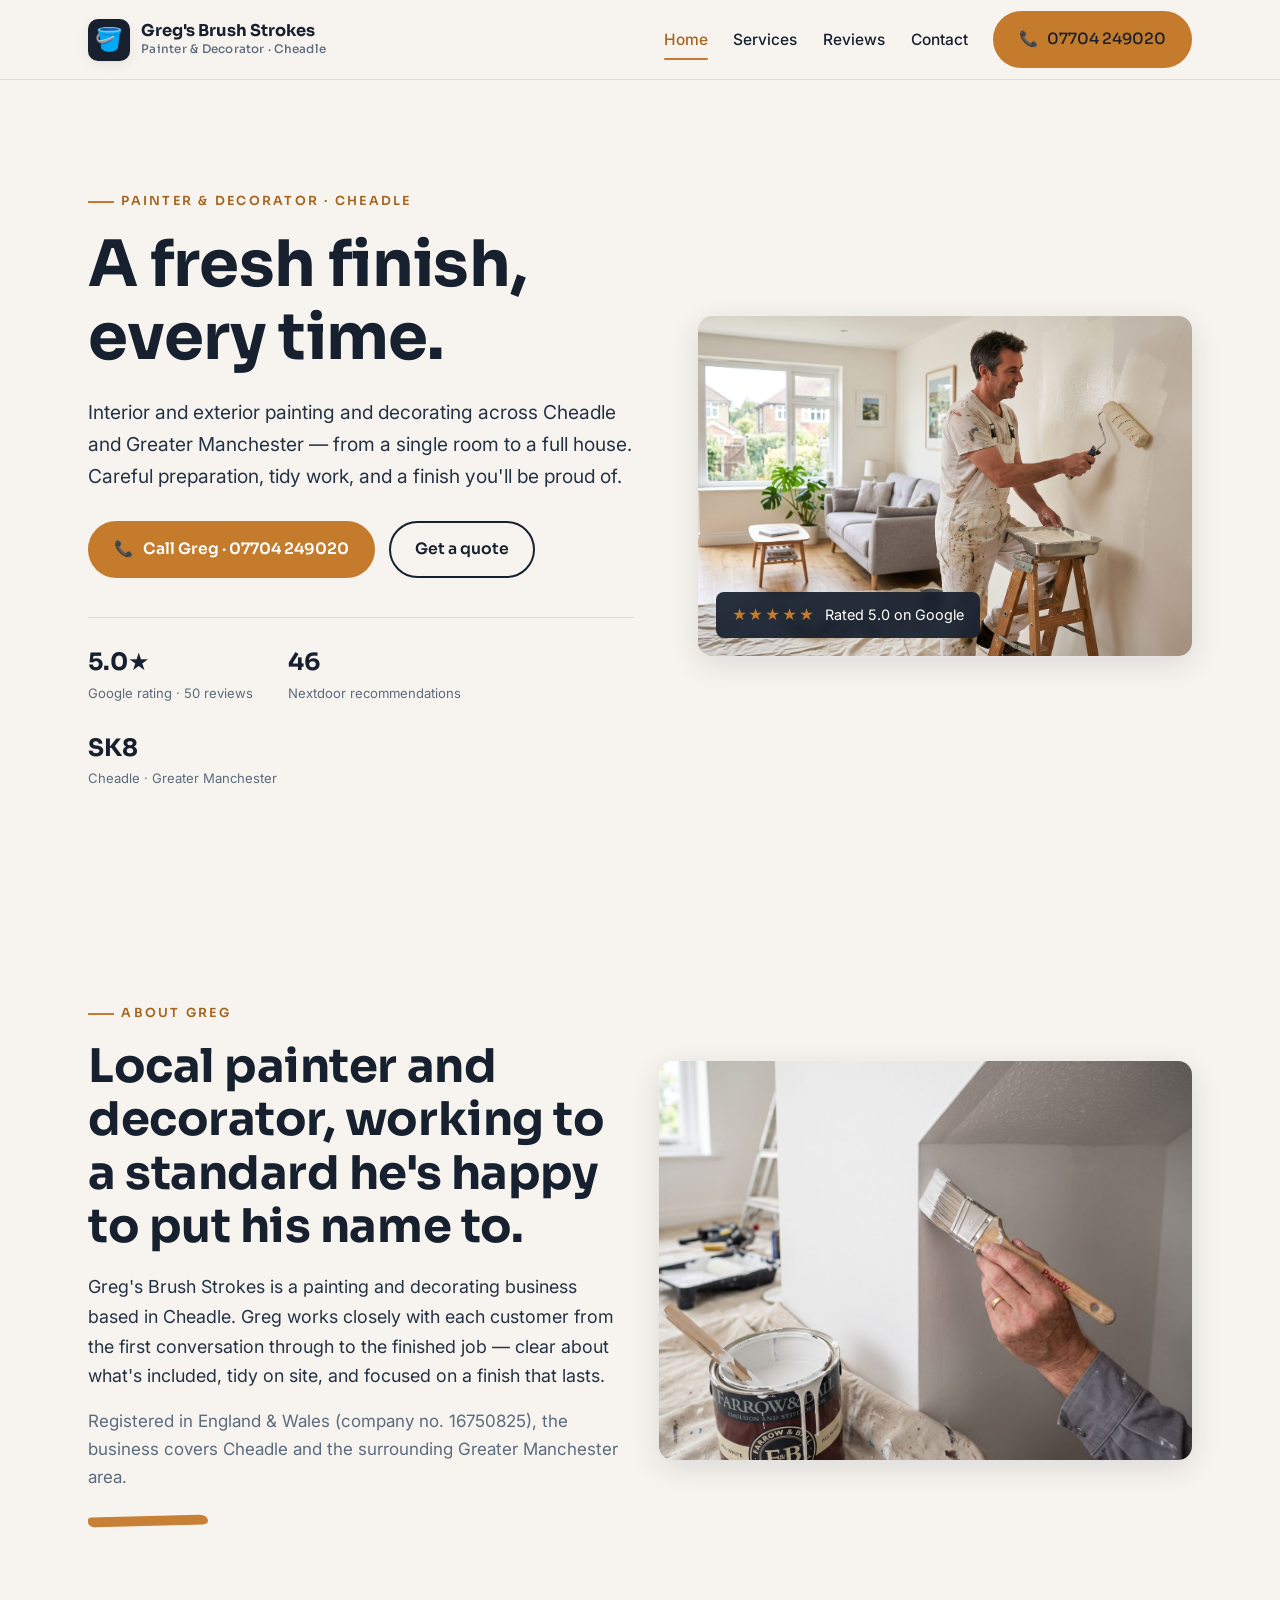
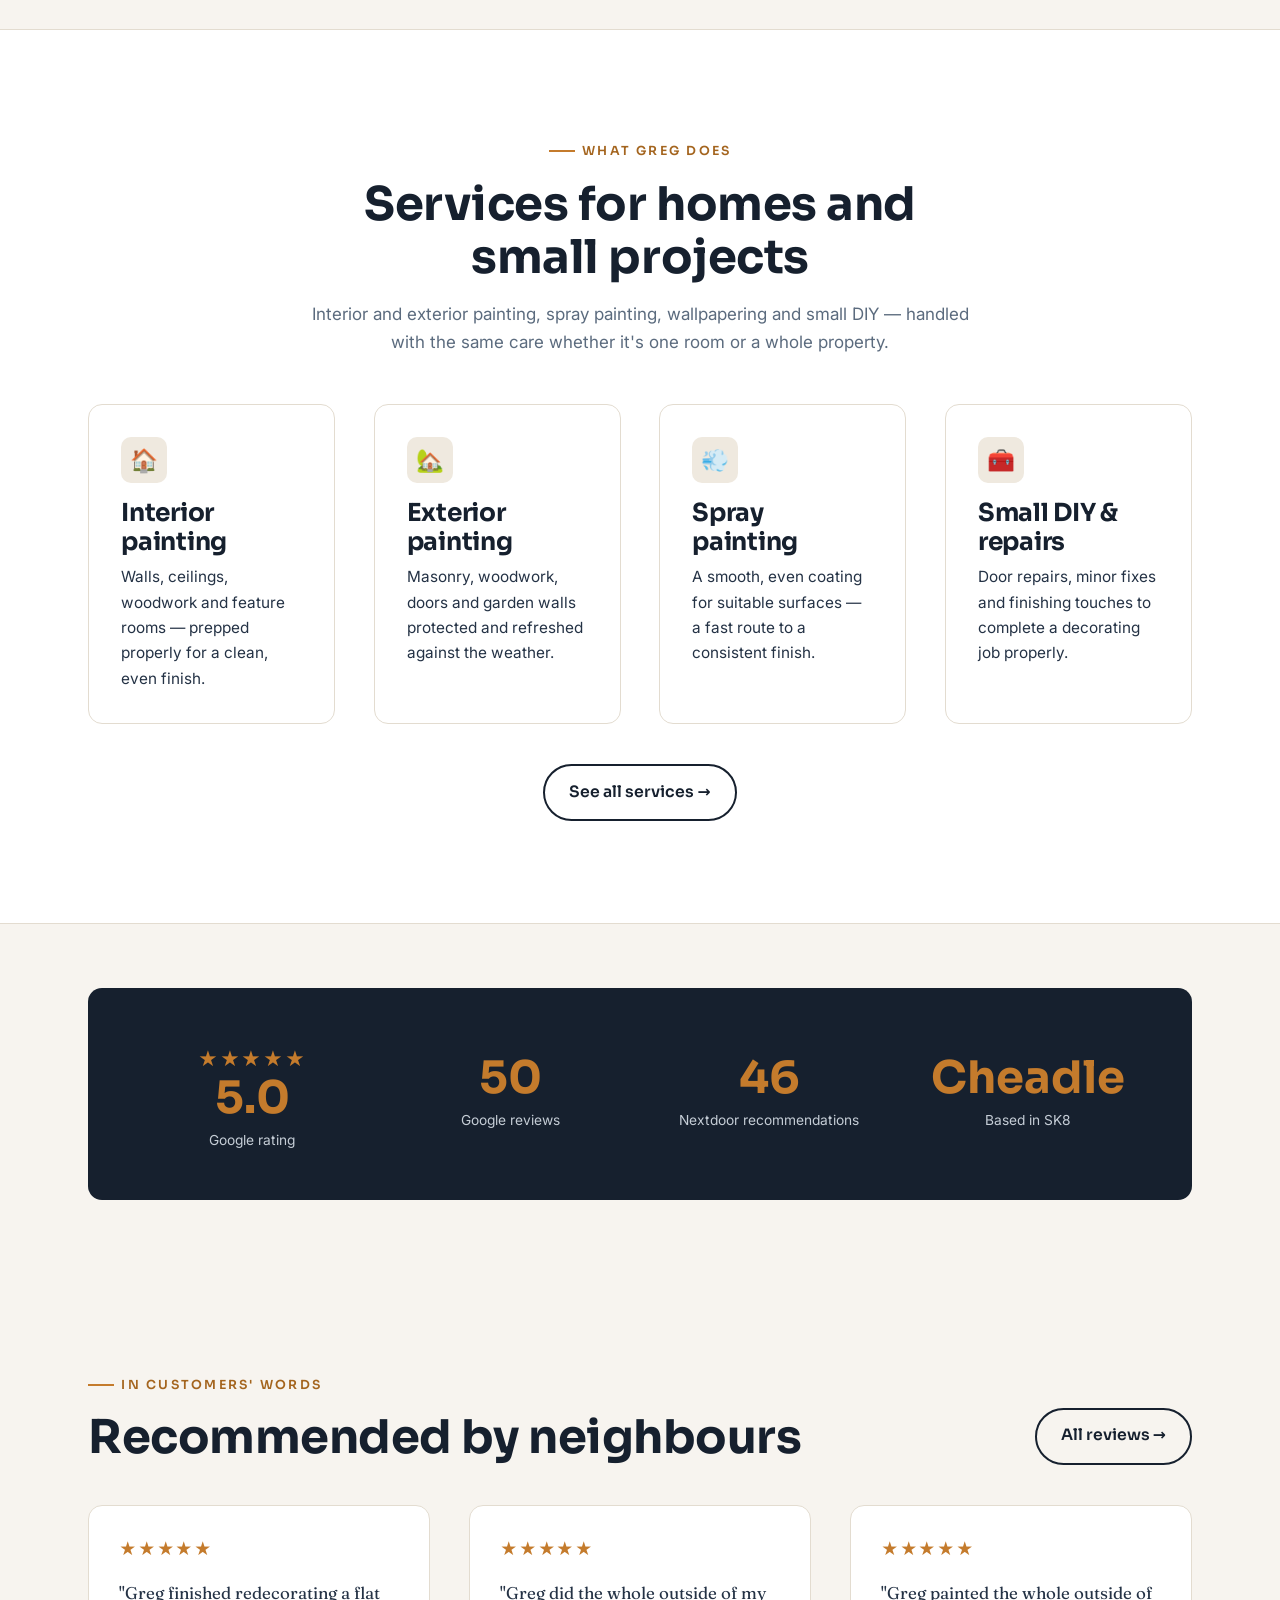
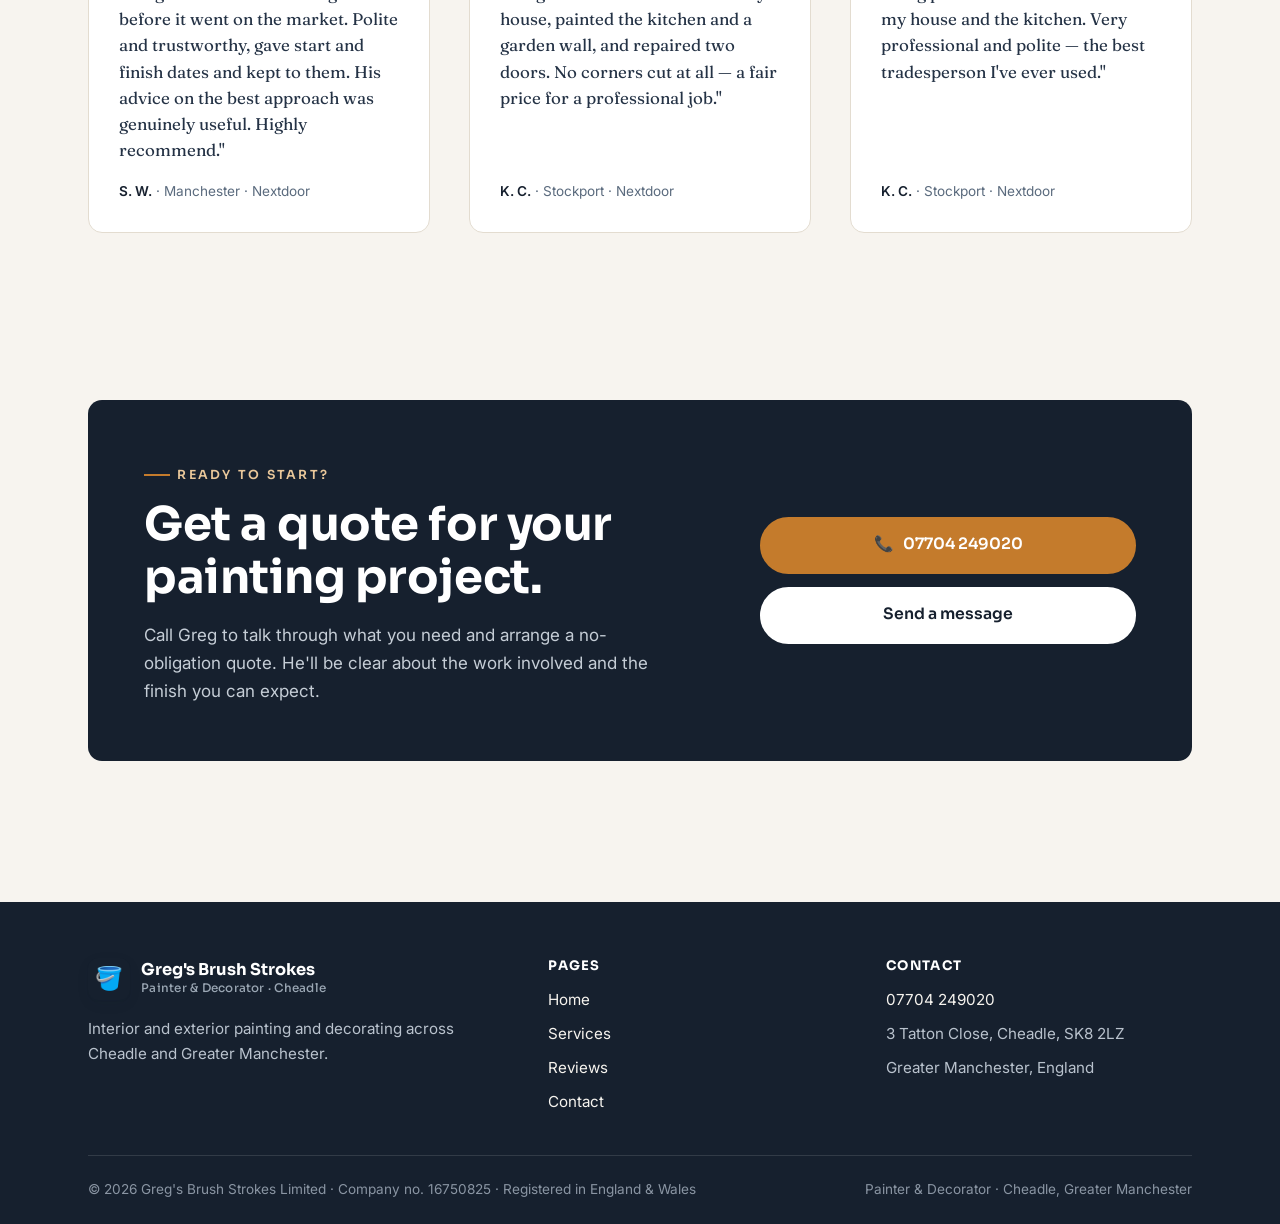
==== index.html @ c0ea5cd4 "Add files via upload" ====
<!DOCTYPE html>
<html lang="en-GB">
<head>
<meta charset="UTF-8">
<meta name="viewport" content="width=device-width, initial-scale=1">
<title>Greg's Brush Strokes — Painter &amp; Decorator in Cheadle, Greater Manchester</title>
<meta name="description" content="Painter and decorator based in Cheadle, serving Greater Manchester. Interior and exterior painting, spray painting and small DIY. Rated 5.0 on Google with 50 reviews.">
<meta name="theme-color" content="#16202e">
<link rel="canonical" href="https://gregsbrushstrokes.co.uk/">
<link rel="icon" href="assets/img/favicon.svg" type="image/svg+xml">
<link rel="apple-touch-icon" href="assets/img/favicon.svg">
<link rel="preconnect" href="https://fonts.googleapis.com">
<link rel="preconnect" href="https://fonts.gstatic.com" crossorigin>
<link href="https://fonts.googleapis.com/css2?family=Sora:wght@500;600;700&family=Inter:wght@400;500;600&family=Fraunces:ital,opsz,wght@0,9..144,500;1,9..144,500&display=swap" rel="stylesheet">
<link rel="stylesheet" href="assets/css/styles.css">
<script type="application/ld+json">
{
  "@context": "https://schema.org",
  "@type": "HousePainter",
  "name": "Greg's Brush Strokes",
  "legalName": "Greg's Brush Strokes Limited",
  "image": "https://gregsbrushstrokes.co.uk/assets/img/hero.jpg",
  "telephone": "+447704249020",
  "address": {
    "@type": "PostalAddress",
    "streetAddress": "3 Tatton Close",
    "addressLocality": "Cheadle",
    "addressRegion": "Greater Manchester",
    "postalCode": "SK8 2LZ",
    "addressCountry": "GB"
  },
  "geo": { "@type": "GeoCoordinates", "latitude": 53.38759, "longitude": -2.19423 },
  "areaServed": "Greater Manchester",
  "openingHoursSpecification": { "@type": "OpeningHoursSpecification", "dayOfWeek": ["Monday","Tuesday","Wednesday","Thursday","Friday","Saturday"], "opens": "08:00", "closes": "18:00" },
  "aggregateRating": { "@type": "AggregateRating", "ratingValue": "5.0", "reviewCount": "50" },
  "sameAs": ["https://nextdoor.co.uk/pages/gregs-brush-strokes/"]
}
</script>
</head>
<body>
<a class="skip-link" href="#main">Skip to content</a>

<!-- ============== HEADER ============== -->
<header class="site-header">
  <div class="container site-header__inner">
    <a class="brand" href="index.html" aria-label="Greg's Brush Strokes — home">
      <span class="brand__mark" aria-hidden="true">🪣</span>
      <span class="brand__name">
        <b>Greg's Brush Strokes</b>
        <span>Painter &amp; Decorator · Cheadle</span>
      </span>
    </a>
    <nav class="nav" id="nav" aria-label="Primary">
      <a href="index.html" class="active" aria-current="page">Home</a>
      <a href="services.html">Services</a>
      <a href="reviews.html">Reviews</a>
      <a href="contact.html">Contact</a>
      <a class="btn btn--primary" href="tel:+447704249020"><span aria-hidden="true">📞</span> 07704 249020</a>
    </nav>
    <button class="nav-toggle" id="navToggle" aria-expanded="false" aria-controls="nav" aria-label="Toggle menu">
      <span></span>
    </button>
  </div>
</header>

<main id="main">

<!-- ============== HERO ============== -->
<section class="hero section">
  <div class="container hero__grid">
    <div class="hero__copy reveal">
      <span class="eyebrow">Painter &amp; Decorator · Cheadle</span>
      <h1 class="hero__title">A fresh finish, every time.</h1>
      <p class="hero__lede">Interior and exterior painting and decorating across Cheadle and Greater Manchester — from a single room to a full house. Careful preparation, tidy work, and a finish you'll be proud of.</p>
      <div class="hero__ctas">
        <a class="btn btn--primary" href="tel:+447704249020"><span aria-hidden="true">📞</span> Call Greg · 07704 249020</a>
        <a class="btn btn--ghost" href="contact.html">Get a quote</a>
      </div>
      <div class="hero__trust">
        <div><b>5.0★</b><span>Google rating · 50 reviews</span></div>
        <div><b>46</b><span>Nextdoor recommendations</span></div>
        <div><b>SK8</b><span>Cheadle · Greater Manchester</span></div>
      </div>
    </div>
    <div class="hero__img reveal">
      <img src="assets/img/hero.jpg" alt="A painter rolling a fresh coat of warm white paint onto a living room wall in natural daylight" width="1344" height="768" fetchpriority="high">
      <div class="hero__badge">
        <span class="stars" aria-hidden="true">★★★★★</span>
        <span>Rated 5.0 on Google</span>
      </div>
    </div>
  </div>
</section>

<!-- ============== INTRO / ABOUT ============== -->
<section class="section">
  <div class="container">
    <div class="grid split">
      <div class="reveal">
        <span class="eyebrow">About Greg</span>
        <h2 style="margin-block:1rem 1.2rem">Local painter and decorator, working to a standard he's happy to put his name to.</h2>
        <p class="lead" style="margin-bottom:1rem">Greg's Brush Strokes is a painting and decorating business based in Cheadle. Greg works closely with each customer from the first conversation through to the finished job — clear about what's included, tidy on site, and focused on a finish that lasts.</p>
        <p class="muted">Registered in England &amp; Wales (company no. 16750825), the business covers Cheadle and the surrounding Greater Manchester area.</p>
        <div class="brush-rule" style="margin-top:1.6rem" aria-hidden="true"></div>
      </div>
      <div class="split__img reveal">
        <img src="assets/img/detail-brush.jpg" alt="Close-up of a decorator's hand cutting in crisp white paint along a wall corner with an angled brush" width="1184" height="864" loading="lazy">
      </div>
    </div>
  </div>
</section>

<!-- ============== SERVICES OVERVIEW ============== -->
<section class="section" style="background:var(--white); border-block:1px solid var(--line)">
  <div class="container">
    <div class="center" style="max-width:680px;margin:0 auto 3rem">
      <span class="eyebrow">What Greg does</span>
      <h2 style="margin-top:1rem">Services for homes and small projects</h2>
      <p class="muted" style="margin-top:1rem">Interior and exterior painting, spray painting, wallpapering and small DIY — handled with the same care whether it's one room or a whole property.</p>
    </div>
    <div class="grid cards">
      <article class="card reveal">
        <div class="card__icon" aria-hidden="true">🏠</div>
        <h3>Interior painting</h3>
        <p>Walls, ceilings, woodwork and feature rooms — prepped properly for a clean, even finish.</p>
      </article>
      <article class="card reveal">
        <div class="card__icon" aria-hidden="true">🏡</div>
        <h3>Exterior painting</h3>
        <p>Masonry, woodwork, doors and garden walls protected and refreshed against the weather.</p>
      </article>
      <article class="card reveal">
        <div class="card__icon" aria-hidden="true">💨</div>
        <h3>Spray painting</h3>
        <p>A smooth, even coating for suitable surfaces — a fast route to a consistent finish.</p>
      </article>
      <article class="card reveal">
        <div class="card__icon" aria-hidden="true">🧰</div>
        <h3>Small DIY &amp; repairs</h3>
        <p>Door repairs, minor fixes and finishing touches to complete a decorating job properly.</p>
      </article>
    </div>
    <div class="center" style="margin-top:2.5rem">
      <a class="btn btn--ghost" href="services.html">See all services →</a>
    </div>
  </div>
</section>

<!-- ============== REPUTATION BAND ============== -->
<section class="section--tight">
  <div class="container">
    <div class="reputation reveal">
      <div class="reputation__grid">
        <div class="reputation__item">
          <span class="stars" aria-hidden="true">★★★★★</span>
          <b>5.0</b>
          <span>Google rating</span>
        </div>
        <div class="reputation__item">
          <b>50</b>
          <span>Google reviews</span>
        </div>
        <div class="reputation__item">
          <b>46</b>
          <span>Nextdoor recommendations</span>
        </div>
        <div class="reputation__item">
          <b>Cheadle</b>
          <span>Based in SK8</span>
        </div>
      </div>
    </div>
  </div>
</section>

<!-- ============== TESTIMONIALS PREVIEW ============== -->
<section class="section">
  <div class="container">
    <div style="display:flex;flex-wrap:wrap;justify-content:space-between;align-items:flex-end;gap:1rem;margin-bottom:2.5rem">
      <div class="reveal">
        <span class="eyebrow">In customers' words</span>
        <h2 style="margin-top:1rem">Recommended by neighbours</h2>
      </div>
      <a class="btn btn--ghost" href="reviews.html">All reviews →</a>
    </div>
    <div class="grid quotes">
      <figure class="quote reveal">
        <div class="quote__stars" aria-hidden="true">★★★★★</div>
        <blockquote class="quote__body">"Greg finished redecorating a flat before it went on the market. Polite and trustworthy, gave start and finish dates and kept to them. His advice on the best approach was genuinely useful. Highly recommend."</blockquote>
        <figcaption class="quote__meta"><b>S. W.</b> · Manchester · Nextdoor</figcaption>
      </figure>
      <figure class="quote reveal">
        <div class="quote__stars" aria-hidden="true">★★★★★</div>
        <blockquote class="quote__body">"Greg did the whole outside of my house, painted the kitchen and a garden wall, and repaired two doors. No corners cut at all — a fair price for a professional job."</blockquote>
        <figcaption class="quote__meta"><b>K. C.</b> · Stockport · Nextdoor</figcaption>
      </figure>
      <figure class="quote reveal">
        <div class="quote__stars" aria-hidden="true">★★★★★</div>
        <blockquote class="quote__body">"Greg painted the whole outside of my house and the kitchen. Very professional and polite — the best tradesperson I've ever used."</blockquote>
        <figcaption class="quote__meta"><b>K. C.</b> · Stockport · Nextdoor</figcaption>
      </figure>
    </div>
  </div>
</section>

<!-- ============== CTA BAND ============== -->
<section class="section--tight">
  <div class="container">
    <div class="cta-band reveal">
      <div>
        <span class="eyebrow" style="color:var(--amber-soft)">Ready to start?</span>
        <h2 style="margin-block:.8rem 1rem">Get a quote for your painting project.</h2>
        <p>Call Greg to talk through what you need and arrange a no-obligation quote. He'll be clear about the work involved and the finish you can expect.</p>
      </div>
      <div class="cta-band__actions">
        <a class="btn btn--primary btn--block" href="tel:+447704249020"><span aria-hidden="true">📞</span> 07704 249020</a>
        <a class="btn btn--light btn--block" href="contact.html">Send a message</a>
      </div>
    </div>
  </div>
</section>

</main>

<!-- ============== FOOTER ============== -->
<footer class="site-footer">
  <div class="container">
    <div class="site-footer__grid">
      <div>
        <div class="brand">
          <span class="brand__mark" aria-hidden="true">🪣</span>
          <span class="brand__name"><b style="color:#fff">Greg's Brush Strokes</b><span>Painter &amp; Decorator · Cheadle</span></span>
        </div>
        <p style="max-width:38ch;font-size:.95rem">Interior and exterior painting and decorating across Cheadle and Greater Manchester.</p>
      </div>
      <div>
        <h4>Pages</h4>
        <ul>
          <li><a href="index.html">Home</a></li>
          <li><a href="services.html">Services</a></li>
          <li><a href="reviews.html">Reviews</a></li>
          <li><a href="contact.html">Contact</a></li>
        </ul>
      </div>
      <div>
        <h4>Contact</h4>
        <ul>
          <li><a href="tel:+447704249020">07704 249020</a></li>
          <li>3 Tatton Close, Cheadle, SK8 2LZ</li>
          <li>Greater Manchester, England</li>
        </ul>
      </div>
    </div>
    <div class="site-footer__base">
      <span>© <span id="year">2026</span> Greg's Brush Strokes Limited · Company no. 16750825 · Registered in England &amp; Wales</span>
      <span>Painter &amp; Decorator · Cheadle, Greater Manchester</span>
    </div>
  </div>
</footer>

<script src="assets/js/main.js" defer></script>
</body>
</html>
---- assets/css/styles.css ----
/* =========================================================
   Greg's Brush Strokes — shared stylesheet
   Ink-navy + craft-amber. Built for a local painter & decorator.
   ========================================================= */

:root {
  /* Palette */
  --ink:        #16202e;   /* deep navy, primary */
  --ink-soft:   #243245;
  --ink-mute:   #5b6b7e;
  --amber:      #c47b2c;  /* craft accent */
  --amber-deep: #a4651f;
  --amber-soft: #e9c79a;
  --cream:      #f7f4ef;  /* warm off-white canvas */
  --cream-2:    #efe9df;
  --white:      #ffffff;
  --line:       #e3dcd0;

  /* Type */
  --font-head: "Sora", system-ui, sans-serif;
  --font-body: "Inter", system-ui, sans-serif;
  --font-quote:"Fraunces", Georgia, serif;

  /* Rhythm */
  --maxw: 1200px;
  --gutter: clamp(1.25rem, 4vw, 3rem);
  --radius: 14px;
  --radius-sm: 8px;
  --shadow-sm: 0 1px 2px rgba(22,32,46,.06), 0 4px 14px rgba(22,32,46,.06);
  --shadow-md: 0 8px 30px rgba(22,32,46,.12);
  --ease: cubic-bezier(.22,.61,.36,1);
}

/* ---------- Reset / base ---------- */
*,*::before,*::after { box-sizing: border-box; margin:0; padding:0; }
html { scroll-behavior: smooth; -webkit-text-size-adjust:100%; }
body {
  font-family: var(--font-body);
  color: var(--ink);
  background: var(--cream);
  line-height: 1.65;
  font-size: 17px;
  -webkit-font-smoothing: antialiased;
  text-rendering: optimizeLegibility;
}
img { max-width:100%; display:block; }
a { color: var(--amber-deep); text-decoration: none; transition: color .2s var(--ease); }
a:hover { color: var(--ink); }
ul { list-style: none; }

h1,h2,h3,h4 { font-family: var(--font-head); font-weight:700; line-height:1.15; color:var(--ink); letter-spacing:-.01em; }
h1 { font-size: clamp(2.4rem, 6vw, 4rem); }
h2 { font-size: clamp(1.9rem, 4vw, 2.9rem); }
h3 { font-size: clamp(1.25rem, 2.4vw, 1.55rem); }

.eyebrow {
  font-family: var(--font-head);
  font-size: .78rem;
  font-weight:600;
  letter-spacing:.18em;
  text-transform:uppercase;
  color: var(--amber-deep);
  display:inline-flex; align-items:center; gap:.6em;
}
.eyebrow::before { content:""; width:26px; height:2px; background:var(--amber); display:inline-block; }

/* ---------- Layout helpers ---------- */
.container { max-width: var(--maxw); margin:0 auto; padding-inline: var(--gutter); }
.section { padding-block: clamp(3.5rem, 8vw, 6.5rem); }
.section--tight { padding-block: clamp(2.5rem, 5vw, 4rem); }
.grid { display:grid; gap: clamp(1.5rem, 3vw, 2.5rem); }
.center { text-align:center; }
.muted { color: var(--ink-mute); }

/* ---------- Brush-stroke motif ---------- */
.brush-rule {
  height: 10px; width: 120px;
  background: var(--amber);
  border-radius: 6px 14px 8px 12px / 4px 10px 6px 8px;
  transform: rotate(-1.5deg);
  opacity:.95;
}
.brush-rule--ink { background: var(--ink); }

/* ---------- Header / nav ---------- */
.site-header {
  position: sticky; top:0; z-index:50;
  background: rgba(247,244,239,.86);
  backdrop-filter: saturate(140%) blur(10px);
  border-bottom: 1px solid var(--line);
}
.site-header__inner {
  display:flex; align-items:center; justify-content:space-between;
  gap:1.5rem; padding-block:.7rem;
}
.brand { display:flex; align-items:center; gap:.7rem; font-family:var(--font-head); font-weight:700; color:var(--ink); }
.brand__mark {
  width:42px; height:42px; border-radius:10px; flex:none;
  background: var(--ink); color:var(--amber);
  display:grid; place-items:center; font-size:1.4rem;
  box-shadow: var(--shadow-sm);
}
.brand__name { line-height:1.05; }
.brand__name b { display:block; font-size:1.02rem; }
.brand__name span { font-size:.74rem; color:var(--ink-mute); font-weight:500; letter-spacing:.02em; }

.nav { display:flex; align-items:center; gap:1.6rem; }
.nav a { color:var(--ink); font-weight:500; font-size:.97rem; position:relative; }
.nav a:hover { color: var(--amber-deep); }
.nav a.active { color:var(--amber-deep); }
.nav a.active::after { content:""; position:absolute; left:0; right:0; bottom:-.45rem; height:2px; background:var(--amber); border-radius:2px; }

.nav-toggle { display:none; background:none; border:0; cursor:pointer; width:44px; height:44px; border-radius:8px; }
.nav-toggle span,.nav-toggle span::before,.nav-toggle span::after {
  content:""; display:block; width:22px; height:2px; background:var(--ink); border-radius:2px; transition:.25s var(--ease);
}
.nav-toggle span { position:relative; }
.nav-toggle span::before { position:absolute; top:-7px; }
.nav-toggle span::after  { position:absolute; top:7px; }
.nav-toggle[aria-expanded="true"] span { background:transparent; }
.nav-toggle[aria-expanded="true"] span::before { transform: translateY(7px) rotate(45deg); }
.nav-toggle[aria-expanded="true"] span::after  { transform: translateY(-7px) rotate(-45deg); }

/* ---------- Buttons ---------- */
.btn {
  display:inline-flex; align-items:center; gap:.55rem;
  font-family:var(--font-head); font-weight:600; font-size:.98rem;
  padding:.85rem 1.5rem; border-radius: 999px; border:2px solid transparent;
  cursor:pointer; transition:.22s var(--ease); text-decoration:none;
}
.btn--primary { background: var(--amber); color:var(--white); border-color:var(--amber); }
.btn--primary:hover { background:var(--amber-deep); border-color:var(--amber-deep); color:var(--white); transform:translateY(-1px); box-shadow:var(--shadow-sm); }
.btn--ghost { background:transparent; color:var(--ink); border-color:var(--ink); }
.btn--ghost:hover { background:var(--ink); color:var(--white); }
.btn--light { background:var(--white); color:var(--ink); border-color:var(--white); }
.btn--light:hover { background:var(--cream); }
.btn .tel { font-variant-numeric: tabular-nums; }
.btn--block { display:flex; width:100%; justify-content:center; }

/* ---------- Hero ---------- */
.hero { position:relative; overflow:hidden; }
.hero__grid { display:grid; grid-template-columns: 1.05fr .95fr; gap: clamp(2rem,5vw,4rem); align-items:center; }
.hero__title { margin-block: 1rem 1.4rem; }
.hero__lede { font-size: clamp(1.05rem, 1.8vw, 1.2rem); color:var(--ink-soft); max-width: 52ch; }
.hero__ctas { display:flex; flex-wrap:wrap; gap:.9rem; margin-top:1.8rem; }
.hero__trust { display:flex; flex-wrap:wrap; gap:1.5rem 2.2rem; margin-top:2.4rem; padding-top:1.6rem; border-top:1px solid var(--line); }
.hero__trust div { display:flex; flex-direction:column; }
.hero__trust b { font-family:var(--font-head); font-size:1.5rem; color:var(--ink); }
.hero__trust span { font-size:.82rem; color:var(--ink-mute); }
.hero__img { position:relative; border-radius: var(--radius); overflow:hidden; box-shadow:var(--shadow-md); aspect-ratio: 16/11; }
.hero__img img { width:100%; height:100%; object-fit:cover; }
.hero__badge {
  position:absolute; left:1.1rem; bottom:1.1rem;
  background: rgba(22,32,46,.92); color:var(--white);
  padding:.7rem 1rem; border-radius: var(--radius-sm);
  display:flex; align-items:center; gap:.6rem; font-size:.9rem;
  backdrop-filter: blur(4px);
}
.hero__badge .stars { color:var(--amber); letter-spacing:.12em; }

/* ---------- Feature cards ---------- */
.cards { grid-template-columns: repeat(auto-fit, minmax(240px,1fr)); }
.card {
  background:var(--white); border:1px solid var(--line); border-radius:var(--radius);
  padding: clamp(1.4rem,2.5vw,2rem); transition:.25s var(--ease);
}
.card:hover { transform:translateY(-3px); box-shadow:var(--shadow-sm); border-color:var(--amber-soft); }
.card__icon { width:46px; height:46px; border-radius:10px; background:var(--cream-2); color:var(--amber-deep); display:grid; place-items:center; font-size:1.4rem; margin-bottom:1rem; }
.card h3 { margin-bottom:.5rem; }
.card p { color:var(--ink-soft); font-size:.96rem; }

/* ---------- Split section (text + image) ---------- */
.split { grid-template-columns: 1fr 1fr; align-items:center; }
.split__img { border-radius:var(--radius); overflow:hidden; box-shadow:var(--shadow-md); aspect-ratio:4/3; }
.split__img img { width:100%; height:100%; object-fit:cover; }
.split--reverse .split__img { order: -1; }
.lead { font-size:1.12rem; color:var(--ink-soft); }

/* ---------- Service list (services page) ---------- */
.svc { display:grid; grid-template-columns: 220px 1fr; gap:2rem; align-items:start; padding:1.8rem 0; border-top:1px solid var(--line); }
.svc:first-of-type { border-top:0; }
.svc__num { font-family:var(--font-head); font-size:1rem; color:var(--amber-deep); letter-spacing:.1em; }
.svc__img { border-radius:var(--radius-sm); overflow:hidden; aspect-ratio:4/3; margin-top:1rem; box-shadow:var(--shadow-sm); }
.svc h3 { margin-bottom:.5rem; }
.svc p { color:var(--ink-soft); max-width:60ch; }

/* ---------- Testimonials ---------- */
.quotes { grid-template-columns: repeat(auto-fit, minmax(290px,1fr)); }
.quote {
  background:var(--white); border:1px solid var(--line); border-radius:var(--radius);
  padding:1.9rem; display:flex; flex-direction:column; gap:1rem;
}
.quote__stars { color:var(--amber); font-size:1.05rem; letter-spacing:.1em; }
.quote__body { font-family:var(--font-quote); font-size:1.06rem; line-height:1.55; color:var(--ink-soft); }
.quote__meta { margin-top:auto; font-size:.85rem; color:var(--ink-mute); }
.quote__meta b { color:var(--ink); font-weight:600; }

/* ---------- Reputation band ---------- */
.reputation { background: var(--ink); color:var(--cream); border-radius:var(--radius); padding: clamp(2rem,4vw,3rem); }
.reputation__grid { display:grid; grid-template-columns: repeat(auto-fit,minmax(180px,1fr)); gap:1.6rem; align-items:center; }
.reputation__item { text-align:center; }
.reputation__item b { display:block; font-family:var(--font-head); font-size: clamp(2rem,4vw,2.8rem); color:var(--amber); line-height:1; }
.reputation__item span { font-size:.86rem; color:#c5cdd6; margin-top:.5rem; display:block; }
.reputation__item .stars { color:var(--amber); font-size:1.2rem; letter-spacing:.1em; }

/* ---------- CTA band ---------- */
.cta-band { background: var(--ink); color:var(--cream); border-radius:var(--radius); padding: clamp(2.2rem,5vw,3.5rem); display:grid; grid-template-columns: 1.4fr .9fr; gap:2rem; align-items:center; }
.cta-band h2 { color:var(--white); }
.cta-band p { color:#c5cdd6; max-width:48ch; }
.cta-band__actions { display:flex; flex-direction:column; gap:.8rem; }

/* ---------- Contact ---------- */
.contact-grid { grid-template-columns: 1fr 1fr; align-items:start; }
.info-list { display:flex; flex-direction:column; gap:1.4rem; margin-top:1.5rem; }
.info-list li { display:grid; grid-template-columns: 28px 1fr; gap:1rem; align-items:start; }
.info-list .ico { color:var(--amber-deep); font-size:1.2rem; margin-top:.15rem; }
.info-list b { display:block; font-family:var(--font-head); font-size:.82rem; letter-spacing:.06em; text-transform:uppercase; color:var(--ink-mute); margin-bottom:.15rem; }
.info-list a, .info-list span { font-size:1.08rem; color:var(--ink); }
.map-frame { border:0; border-radius:var(--radius); box-shadow:var(--shadow-md); width:100%; aspect-ratio: 4/3; min-height:300px; }

/* ---------- Footer ---------- */
.site-footer { background:var(--ink); color:#b9c2cd; padding-block: clamp(2.5rem,5vw,3.5rem) 1.5rem; margin-top: clamp(3rem,6vw,5rem); }
.site-footer a { color:var(--cream); }
.site-footer__grid { display:grid; grid-template-columns: 1.4fr 1fr 1fr; gap:2rem; }
.site-footer .brand { color:var(--white); margin-bottom:1rem; }
.site-footer .brand__name span { color:#9aa6b3; }
.site-footer h4 { color:var(--white); font-size:.82rem; letter-spacing:.1em; text-transform:uppercase; margin-bottom:.9rem; font-family:var(--font-head); }
.site-footer li { margin-bottom:.55rem; font-size:.95rem; }
.site-footer__base { border-top:1px solid rgba(255,255,255,.12); margin-top:2rem; padding-top:1.4rem; display:flex; flex-wrap:wrap; justify-content:space-between; gap:1rem; font-size:.85rem; color:#8a95a3; }

/* ---------- Utility ---------- */
.skip-link { position:absolute; left:-999px; top:0; }
.skip-link:focus { left:1rem; top:1rem; background:var(--white); padding:.6rem 1rem; border-radius:8px; z-index:100; }
.reveal { /* visible by default — reveal is a progressive enhancement */ }
html.reveal-enabled .reveal { opacity:0; transform: translateY(18px); transition: opacity .6s var(--ease), transform .6s var(--ease); }
html.reveal-enabled .reveal.is-in { opacity:1; transform:none; }
@media (prefers-reduced-motion: reduce){ html.reveal-enabled .reveal{ opacity:1; transform:none; transition:none;} html{scroll-behavior:auto;} }

/* ---------- Responsive ---------- */
@media (max-width: 900px){
  .hero__grid { grid-template-columns: 1fr; }
  .hero__img { aspect-ratio: 16/10; order:-1; }
  .split { grid-template-columns: 1fr; }
  .split--reverse .split__img { order: 0; }
  .svc { grid-template-columns: 1fr; gap:1rem; }
  .contact-grid { grid-template-columns: 1fr; }
  .cta-band { grid-template-columns: 1fr; }
  .site-footer__grid { grid-template-columns: 1fr; gap:1.6rem; }
}
@media (max-width: 760px){
  .nav {
    position:fixed; inset: 60px 0 auto 0; background:var(--cream);
    flex-direction:column; align-items:flex-start; gap:0;
    padding:1rem var(--gutter) 1.5rem; border-bottom:1px solid var(--line);
    box-shadow:var(--shadow-md); transform: translateY(-120%); transition: transform .3s var(--ease);
  }
  .nav.open { transform: translateY(0); }
  .nav a { width:100%; padding:.85rem 0; font-size:1.08rem; border-bottom:1px solid var(--line); }
  .nav a.active::after { display:none; }
  .nav-toggle { display:block; }
  .hero__trust { gap:1.2rem 1.8rem; }
}
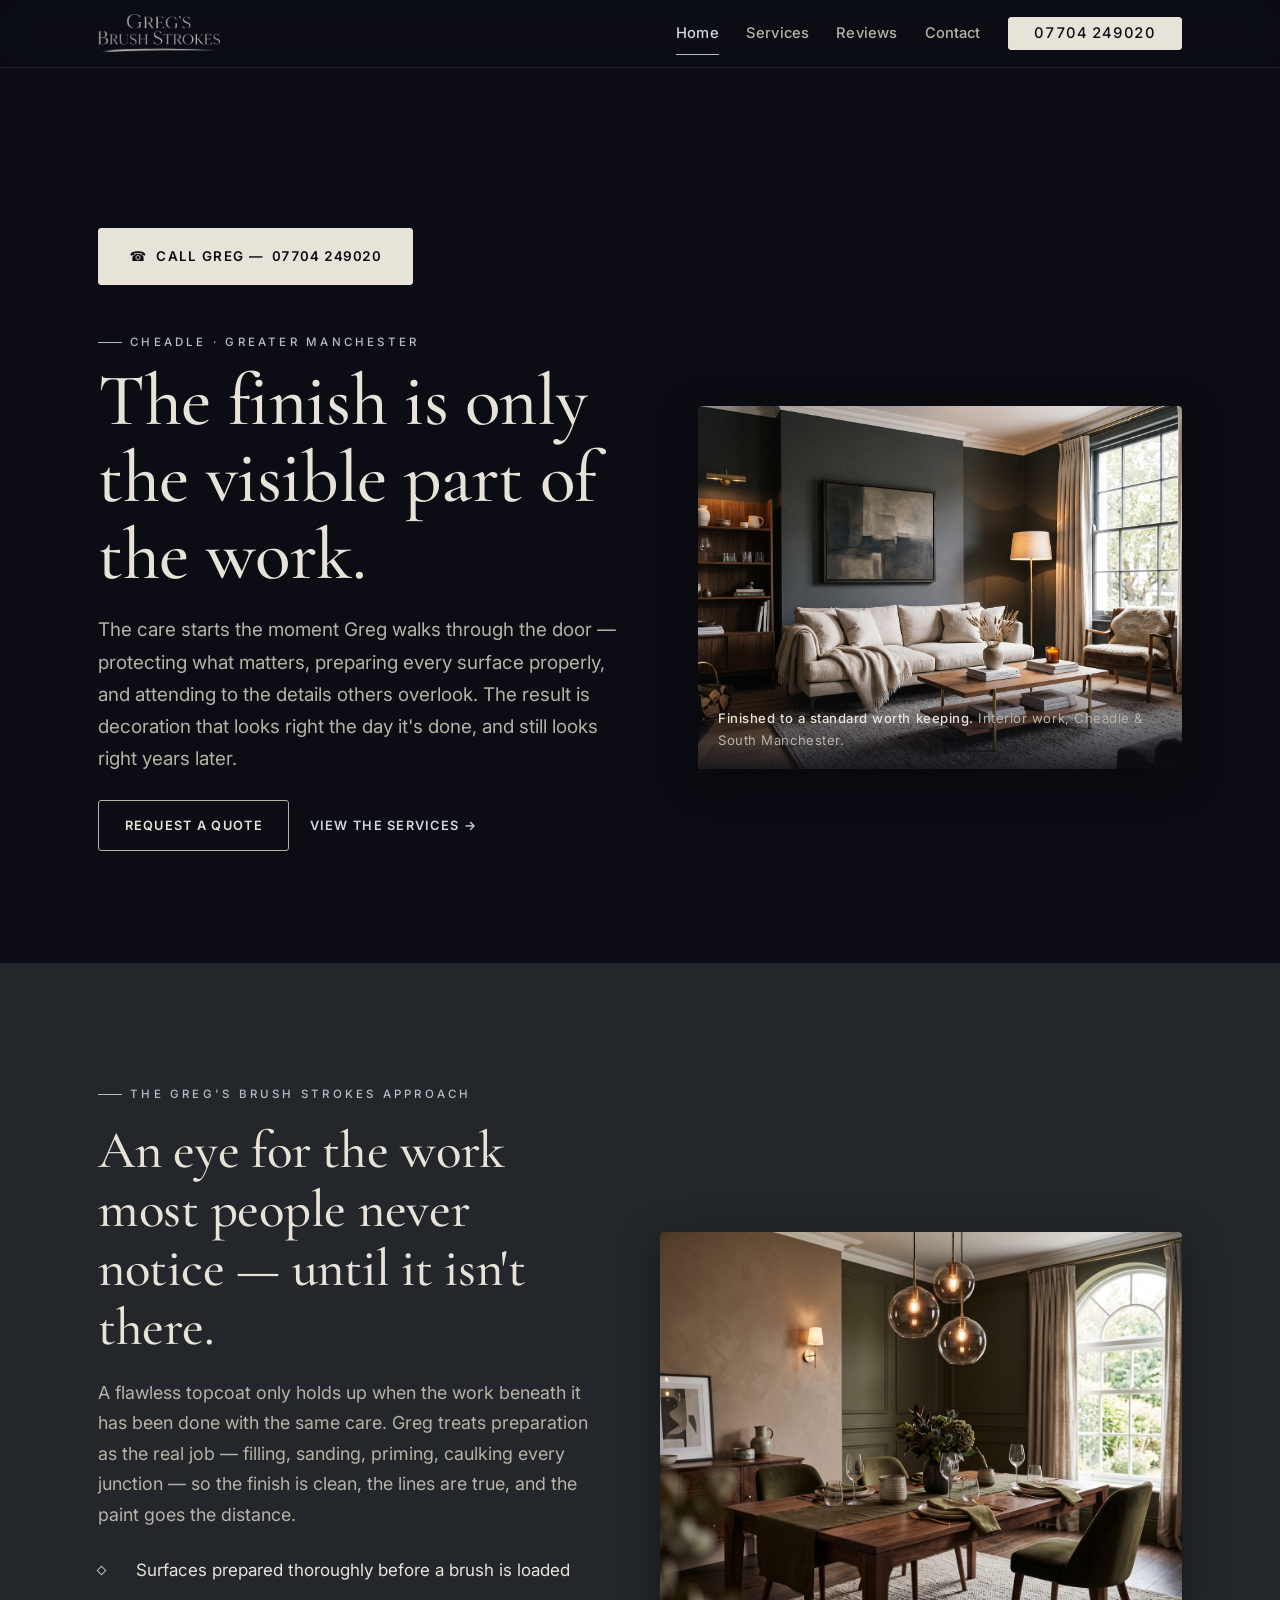
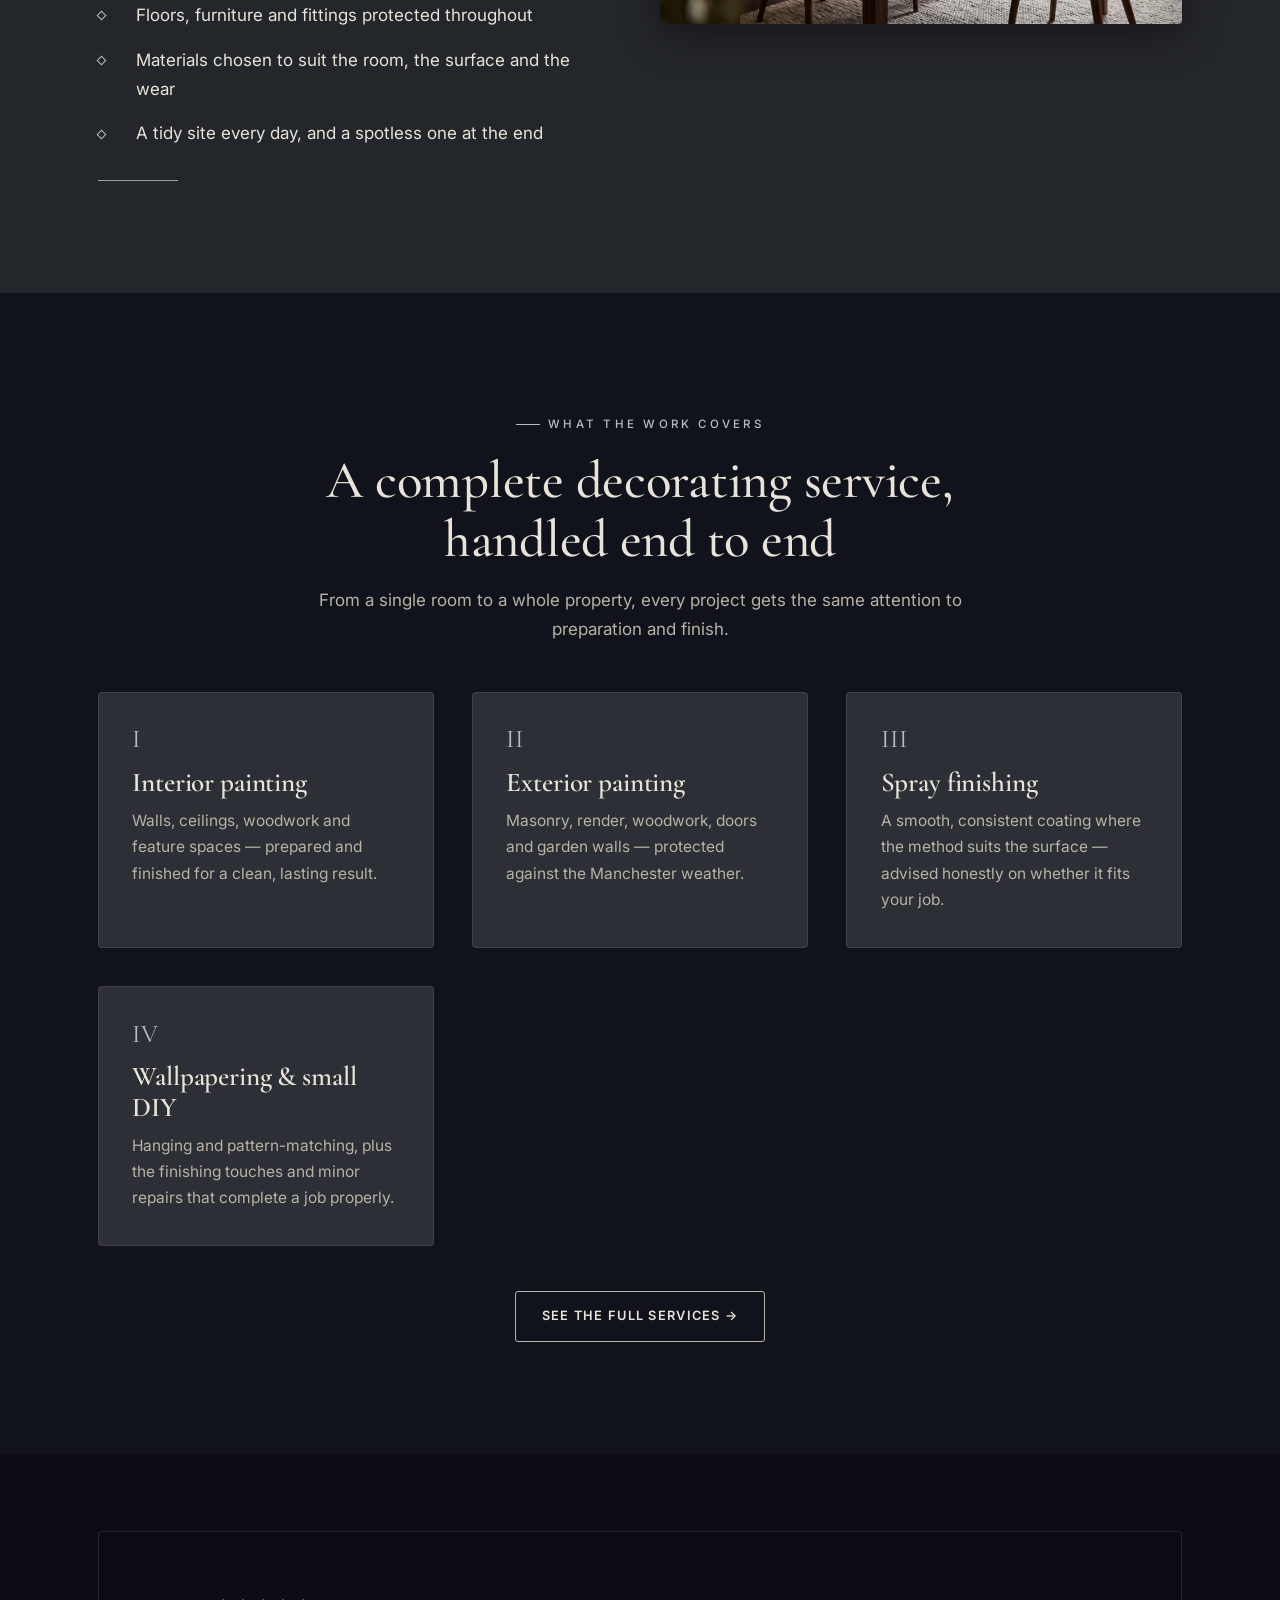
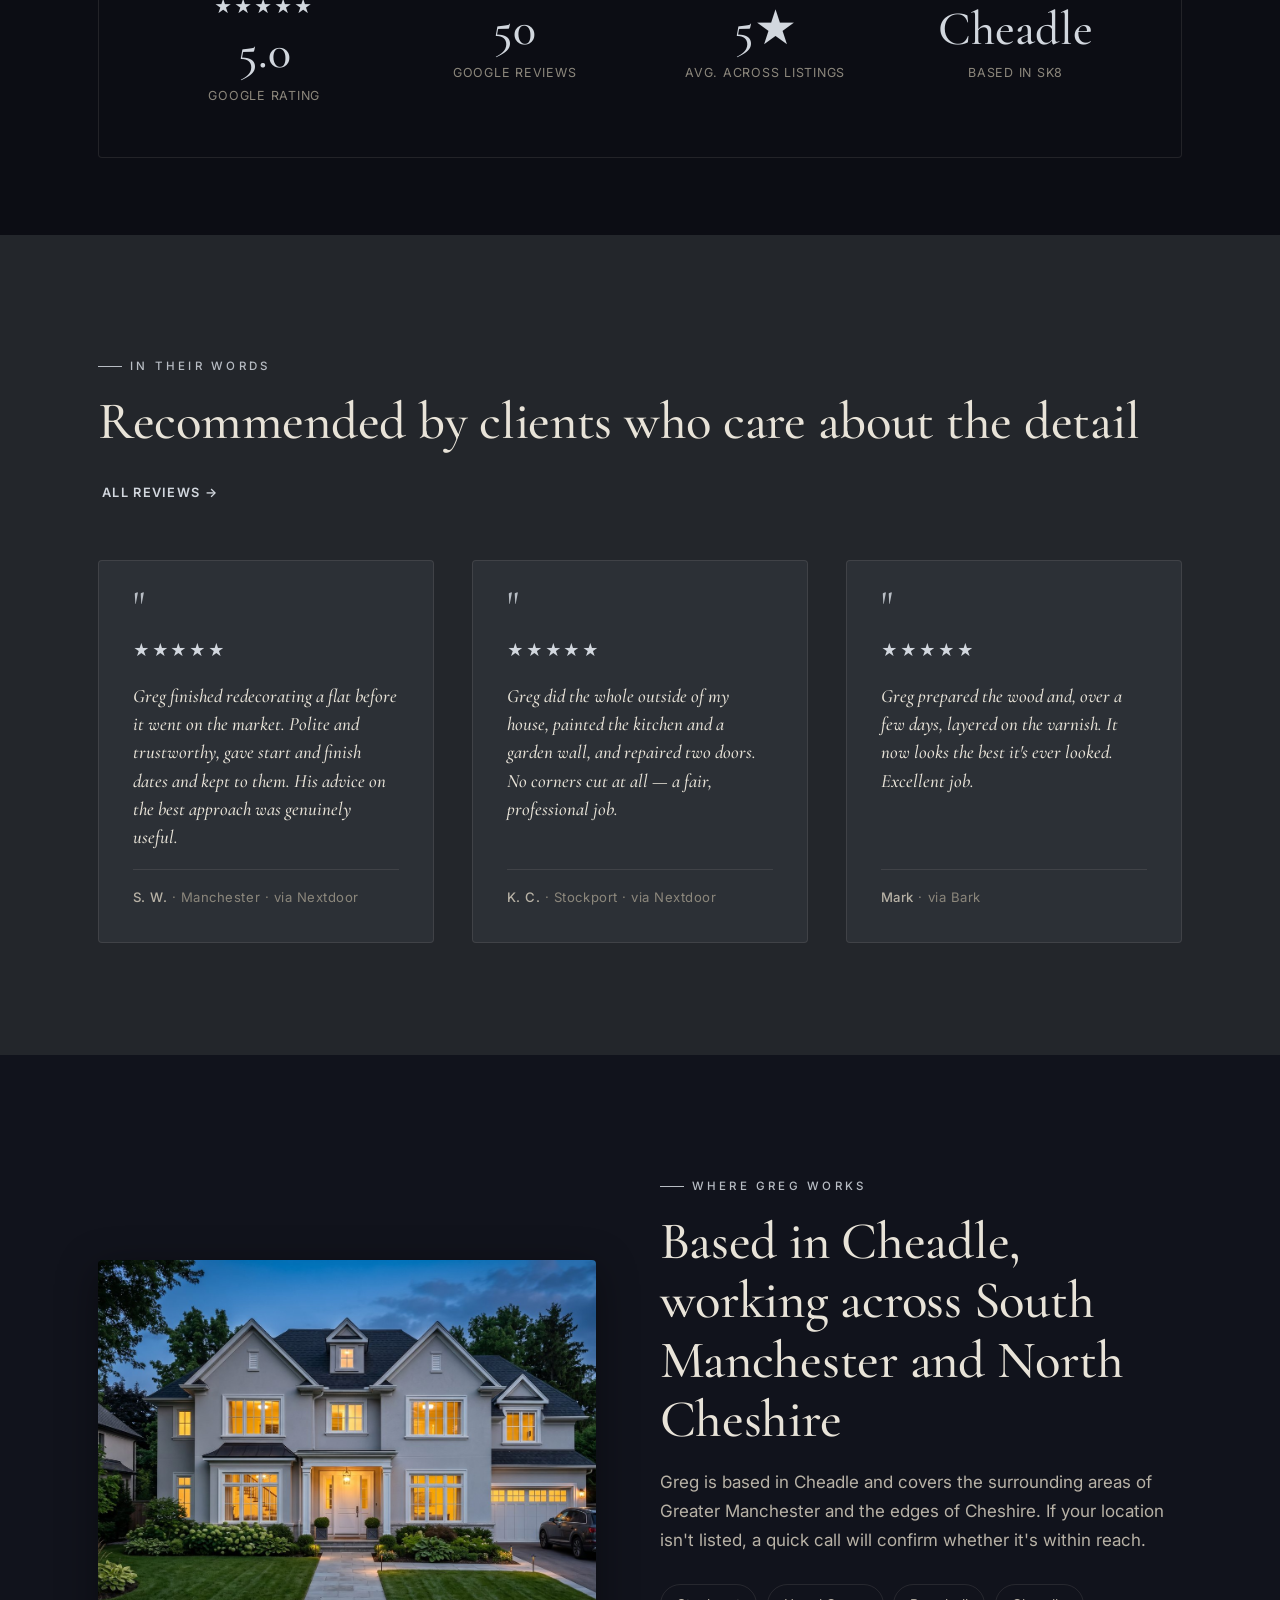
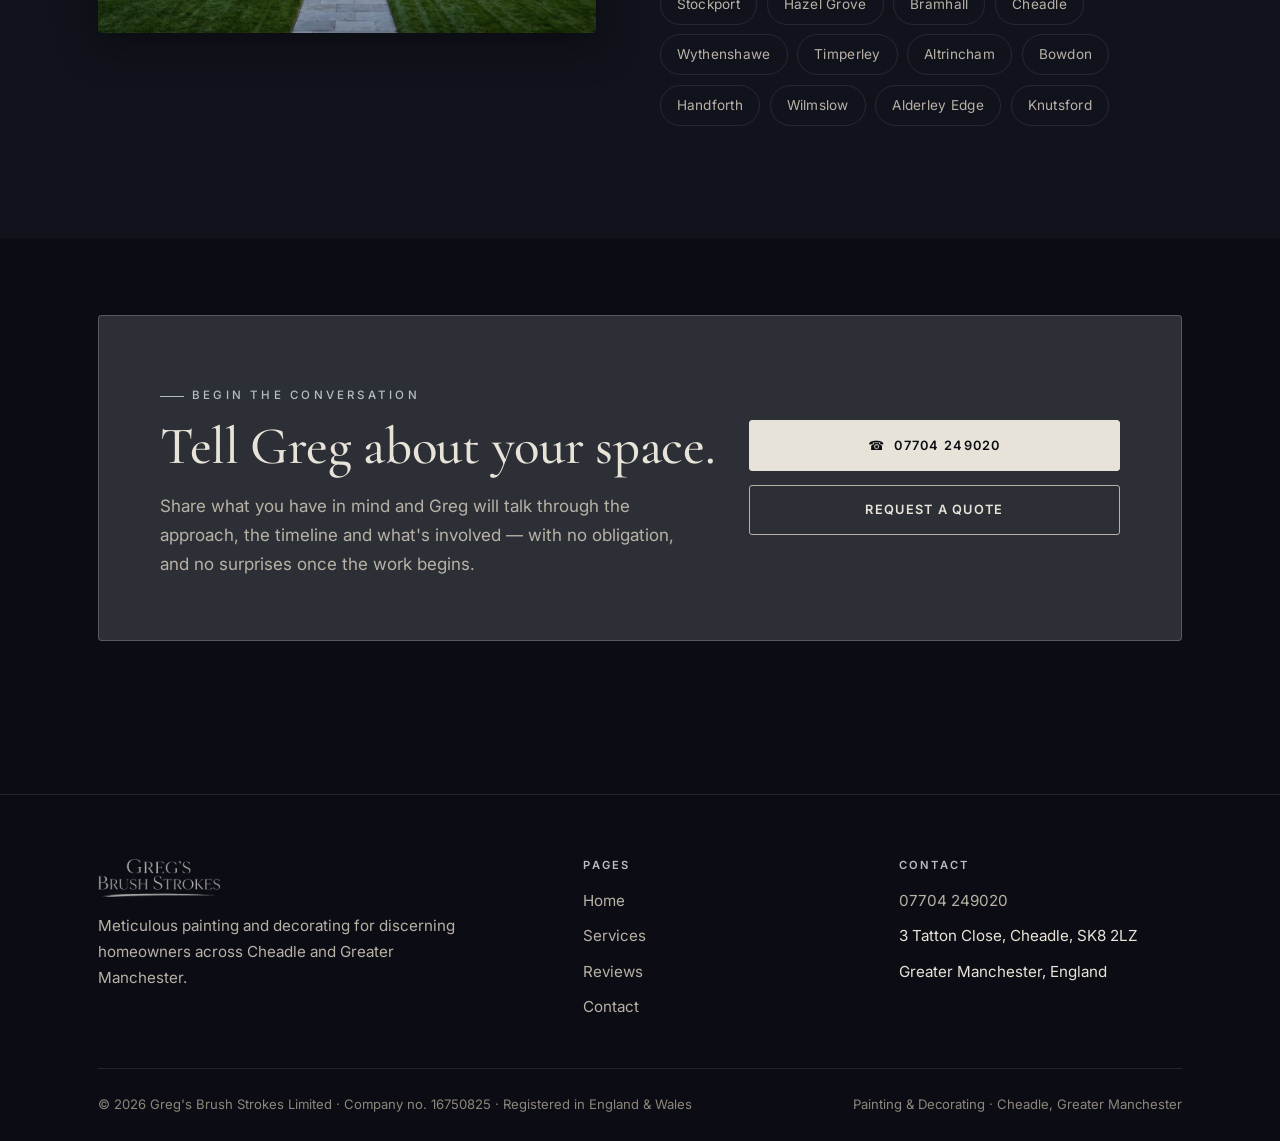
==== commit 6aa732d3: "Add files via upload" ====
--- a/index.html
+++ b/index.html
@@ -3,15 +3,15 @@
 <head>
 <meta charset="UTF-8">
 <meta name="viewport" content="width=device-width, initial-scale=1">
-<title>Greg's Brush Strokes — Painter &amp; Decorator in Cheadle, Greater Manchester</title>
-<meta name="description" content="Painter and decorator based in Cheadle, serving Greater Manchester. Interior and exterior painting, spray painting and small DIY. Rated 5.0 on Google with 50 reviews.">
-<meta name="theme-color" content="#16202e">
+<title>Greg's Brush Strokes — Painting &amp; Decorating, Cheadle &amp; Greater Manchester</title>
+<meta name="description" content="Meticulous painting and decorating for discerning homeowners across Cheadle, Stockport and South Manchester. Interior, exterior, spray and wallpapering — finished to a standard worth keeping.">
+<meta name="theme-color" content="#0c0d14">
 <link rel="canonical" href="https://gregsbrushstrokes.co.uk/">
 <link rel="icon" href="assets/img/favicon.svg" type="image/svg+xml">
 <link rel="apple-touch-icon" href="assets/img/favicon.svg">
 <link rel="preconnect" href="https://fonts.googleapis.com">
 <link rel="preconnect" href="https://fonts.gstatic.com" crossorigin>
-<link href="https://fonts.googleapis.com/css2?family=Sora:wght@500;600;700&family=Inter:wght@400;500;600&family=Fraunces:ital,opsz,wght@0,9..144,500;1,9..144,500&display=swap" rel="stylesheet">
+<link href="https://fonts.googleapis.com/css2?family=Cormorant+Garamond:ital,wght@0,400;0,500;0,600;1,400;1,500&family=Inter:wght@400;500;600&display=swap" rel="stylesheet">
 <link rel="stylesheet" href="assets/css/styles.css">
 <script type="application/ld+json">
 {
@@ -19,7 +19,7 @@
   "@type": "HousePainter",
   "name": "Greg's Brush Strokes",
   "legalName": "Greg's Brush Strokes Limited",
-  "image": "https://gregsbrushstrokes.co.uk/assets/img/hero.jpg",
+  "image": "https://gregsbrushstrokes.co.uk/assets/img/room-living.jpg",
   "telephone": "+447704249020",
   "address": {
     "@type": "PostalAddress",
@@ -30,10 +30,9 @@
     "addressCountry": "GB"
   },
   "geo": { "@type": "GeoCoordinates", "latitude": 53.38759, "longitude": -2.19423 },
-  "areaServed": "Greater Manchester",
+  "areaServed": ["Cheadle","Stockport","Hazel Grove","Bramhall","Wythenshawe","Timperley","Altrincham","Bowdon","Handforth","Wilmslow","Alderley Edge","Knutsford"],
   "openingHoursSpecification": { "@type": "OpeningHoursSpecification", "dayOfWeek": ["Monday","Tuesday","Wednesday","Thursday","Friday","Saturday"], "opens": "08:00", "closes": "18:00" },
-  "aggregateRating": { "@type": "AggregateRating", "ratingValue": "5.0", "reviewCount": "50" },
-  "sameAs": ["https://nextdoor.co.uk/pages/gregs-brush-strokes/"]
+  "aggregateRating": { "@type": "AggregateRating", "ratingValue": "5.0", "reviewCount": "50" }
 }
 </script>
 </head>
@@ -44,177 +43,199 @@
 <header class="site-header">
   <div class="container site-header__inner">
     <a class="brand" href="index.html" aria-label="Greg's Brush Strokes — home">
-      <span class="brand__mark" aria-hidden="true">🪣</span>
-      <span class="brand__name">
-        <b>Greg's Brush Strokes</b>
-        <span>Painter &amp; Decorator · Cheadle</span>
-      </span>
+      <img class="brand__logo" src="assets/img/logo-header.png" alt="Greg's Brush Strokes — Painting &amp; Decorating" width="244" height="76">
     </a>
     <nav class="nav" id="nav" aria-label="Primary">
       <a href="index.html" class="active" aria-current="page">Home</a>
       <a href="services.html">Services</a>
       <a href="reviews.html">Reviews</a>
       <a href="contact.html">Contact</a>
-      <a class="btn btn--primary" href="tel:+447704249020"><span aria-hidden="true">📞</span> 07704 249020</a>
+      <a class="btn btn--solid" href="tel:+447704249020"><span class="tel">07704 249020</span></a>
     </nav>
-    <button class="nav-toggle" id="navToggle" aria-expanded="false" aria-controls="nav" aria-label="Toggle menu">
-      <span></span>
-    </button>
+    <button class="nav-toggle" id="navToggle" aria-expanded="false" aria-controls="nav" aria-label="Toggle menu"><span></span></button>
   </div>
 </header>
 
 <main id="main">
 
 <!-- ============== HERO ============== -->
-<section class="hero section">
-  <div class="container hero__grid">
-    <div class="hero__copy reveal">
-      <span class="eyebrow">Painter &amp; Decorator · Cheadle</span>
-      <h1 class="hero__title">A fresh finish, every time.</h1>
-      <p class="hero__lede">Interior and exterior painting and decorating across Cheadle and Greater Manchester — from a single room to a full house. Careful preparation, tidy work, and a finish you'll be proud of.</p>
-      <div class="hero__ctas">
-        <a class="btn btn--primary" href="tel:+447704249020"><span aria-hidden="true">📞</span> Call Greg · 07704 249020</a>
-        <a class="btn btn--ghost" href="contact.html">Get a quote</a>
-      </div>
-      <div class="hero__trust">
-        <div><b>5.0★</b><span>Google rating · 50 reviews</span></div>
-        <div><b>46</b><span>Nextdoor recommendations</span></div>
-        <div><b>SK8</b><span>Cheadle · Greater Manchester</span></div>
-      </div>
-    </div>
-    <div class="hero__img reveal">
-      <img src="assets/img/hero.jpg" alt="A painter rolling a fresh coat of warm white paint onto a living room wall in natural daylight" width="1344" height="768" fetchpriority="high">
-      <div class="hero__badge">
+<section class="hero section bg-midnight">
+  <div class="container hero__inner">
+    <!-- Primary call CTA ABOVE the headline, visible without scrolling -->
+    <div class="hero__topcta">
+      <a class="btn btn--solid btn-lg" href="tel:+447704249020">
+        <span aria-hidden="true">☎</span> Call Greg — <span class="tel">07704 249020</span>
+      </a>
+    </div>
+
+    <div class="hero__grid">
+      <div class="hero__copy reveal">
+        <span class="eyebrow">Cheadle · Greater Manchester</span>
+        <h1 class="hero__title">The finish is only the visible part of the work.</h1>
+        <p class="hero__lede">The care starts the moment Greg walks through the door — protecting what matters, preparing every surface properly, and attending to the details others overlook. The result is decoration that looks right the day it's done, and still looks right years later.</p>
+        <div class="hero__secondary">
+          <a class="btn btn--outline" href="contact.html">Request a quote</a>
+          <a class="btn btn--ghost" href="services.html">View the services →</a>
+        </div>
+      </div>
+      <div class="hero__img reveal">
+        <img src="assets/img/room-living.jpg" alt="A meticulously decorated living room with deep charcoal walls, crisp painted finish and refined furnishings" width="1920" height="1072" fetchpriority="high">
+        <div class="hero__caption"><b>Finished to a standard worth keeping.</b> Interior work, Cheadle &amp; South Manchester.</div>
+      </div>
+    </div>
+  </div>
+</section>
+
+<!-- ============== ETHOS / PREMIUM POSITIONING ============== -->
+<section class="section bg-anthracite">
+  <div class="container">
+    <div class="grid split">
+      <div class="split__copy reveal">
+        <span class="eyebrow">The Greg's Brush Strokes approach</span>
+        <h2>An eye for the work most people never notice — until it isn't there.</h2>
+        <p class="lead" style="margin-bottom:1.2rem">A flawless topcoat only holds up when the work beneath it has been done with the same care. Greg treats preparation as the real job — filling, sanding, priming, caulking every junction — so the finish is clean, the lines are true, and the paint goes the distance.</p>
+        <ul class="tick">
+          <li>Surfaces prepared thoroughly before a brush is loaded</li>
+          <li>Floors, furniture and fittings protected throughout</li>
+          <li>Materials chosen to suit the room, the surface and the wear</li>
+          <li>A tidy site every day, and a spotless one at the end</li>
+        </ul>
+        <div class="pr-rule" style="margin-top:2rem" aria-hidden="true"></div>
+      </div>
+      <div class="split__media reveal">
+        <img src="assets/img/room-dining.jpg" alt="A freshly decorated dining room with rich olive-green walls and a crisp painted finish" width="1280" height="956" loading="lazy">
+      </div>
+    </div>
+  </div>
+</section>
+
+<!-- ============== SERVICES OVERVIEW ============== -->
+<section class="section bg-midnight-2">
+  <div class="container">
+    <div class="center" style="max-width:680px;margin:0 auto 3rem">
+      <span class="eyebrow">What the work covers</span>
+      <h2 style="margin-top:1rem">A complete decorating service, handled end to end</h2>
+      <p class="muted" style="margin-top:1.1rem">From a single room to a whole property, every project gets the same attention to preparation and finish.</p>
+    </div>
+    <div class="grid cards">
+      <article class="card reveal">
+        <div class="card__num">I</div>
+        <h3>Interior painting</h3>
+        <p>Walls, ceilings, woodwork and feature spaces — prepared and finished for a clean, lasting result.</p>
+      </article>
+      <article class="card reveal">
+        <div class="card__num">II</div>
+        <h3>Exterior painting</h3>
+        <p>Masonry, render, woodwork, doors and garden walls — protected against the Manchester weather.</p>
+      </article>
+      <article class="card reveal">
+        <div class="card__num">III</div>
+        <h3>Spray finishing</h3>
+        <p>A smooth, consistent coating where the method suits the surface — advised honestly on whether it fits your job.</p>
+      </article>
+      <article class="card reveal">
+        <div class="card__num">IV</div>
+        <h3>Wallpapering &amp; small DIY</h3>
+        <p>Hanging and pattern-matching, plus the finishing touches and minor repairs that complete a job properly.</p>
+      </article>
+    </div>
+    <div class="center" style="margin-top:2.8rem">
+      <a class="btn btn--outline" href="services.html">See the full services →</a>
+    </div>
+  </div>
+</section>
+
+<!-- ============== REPUTATION (Google featured; Nextdoor demoted) ============== -->
+<section class="section--tight bg-midnight">
+  <div class="container">
+    <div class="reputation reveal">
+      <div class="reputation__item">
         <span class="stars" aria-hidden="true">★★★★★</span>
-        <span>Rated 5.0 on Google</span>
-      </div>
-    </div>
-  </div>
-</section>
-
-<!-- ============== INTRO / ABOUT ============== -->
-<section class="section">
-  <div class="container">
-    <div class="grid split">
+        <b>5.0</b>
+        <span>Google rating</span>
+      </div>
+      <div class="reputation__item">
+        <b>50</b>
+        <span>Google reviews</span>
+      </div>
+      <div class="reputation__item">
+        <b>5★</b>
+        <span>Avg. across listings</span>
+      </div>
+      <div class="reputation__item">
+        <b>Cheadle</b>
+        <span>Based in SK8</span>
+      </div>
+    </div>
+  </div>
+</section>
+
+<!-- ============== TESTIMONIALS PREVIEW ============== -->
+<section class="section bg-anthracite">
+  <div class="container">
+    <div style="display:flex;flex-wrap:wrap;justify-content:space-between;align-items:flex-end;gap:1rem;margin-bottom:2.6rem">
       <div class="reveal">
-        <span class="eyebrow">About Greg</span>
-        <h2 style="margin-block:1rem 1.2rem">Local painter and decorator, working to a standard he's happy to put his name to.</h2>
-        <p class="lead" style="margin-bottom:1rem">Greg's Brush Strokes is a painting and decorating business based in Cheadle. Greg works closely with each customer from the first conversation through to the finished job — clear about what's included, tidy on site, and focused on a finish that lasts.</p>
-        <p class="muted">Registered in England &amp; Wales (company no. 16750825), the business covers Cheadle and the surrounding Greater Manchester area.</p>
-        <div class="brush-rule" style="margin-top:1.6rem" aria-hidden="true"></div>
-      </div>
-      <div class="split__img reveal">
-        <img src="assets/img/detail-brush.jpg" alt="Close-up of a decorator's hand cutting in crisp white paint along a wall corner with an angled brush" width="1184" height="864" loading="lazy">
-      </div>
-    </div>
-  </div>
-</section>
-
-<!-- ============== SERVICES OVERVIEW ============== -->
-<section class="section" style="background:var(--white); border-block:1px solid var(--line)">
-  <div class="container">
-    <div class="center" style="max-width:680px;margin:0 auto 3rem">
-      <span class="eyebrow">What Greg does</span>
-      <h2 style="margin-top:1rem">Services for homes and small projects</h2>
-      <p class="muted" style="margin-top:1rem">Interior and exterior painting, spray painting, wallpapering and small DIY — handled with the same care whether it's one room or a whole property.</p>
-    </div>
-    <div class="grid cards">
-      <article class="card reveal">
-        <div class="card__icon" aria-hidden="true">🏠</div>
-        <h3>Interior painting</h3>
-        <p>Walls, ceilings, woodwork and feature rooms — prepped properly for a clean, even finish.</p>
-      </article>
-      <article class="card reveal">
-        <div class="card__icon" aria-hidden="true">🏡</div>
-        <h3>Exterior painting</h3>
-        <p>Masonry, woodwork, doors and garden walls protected and refreshed against the weather.</p>
-      </article>
-      <article class="card reveal">
-        <div class="card__icon" aria-hidden="true">💨</div>
-        <h3>Spray painting</h3>
-        <p>A smooth, even coating for suitable surfaces — a fast route to a consistent finish.</p>
-      </article>
-      <article class="card reveal">
-        <div class="card__icon" aria-hidden="true">🧰</div>
-        <h3>Small DIY &amp; repairs</h3>
-        <p>Door repairs, minor fixes and finishing touches to complete a decorating job properly.</p>
-      </article>
-    </div>
-    <div class="center" style="margin-top:2.5rem">
-      <a class="btn btn--ghost" href="services.html">See all services →</a>
-    </div>
-  </div>
-</section>
-
-<!-- ============== REPUTATION BAND ============== -->
-<section class="section--tight">
-  <div class="container">
-    <div class="reputation reveal">
-      <div class="reputation__grid">
-        <div class="reputation__item">
-          <span class="stars" aria-hidden="true">★★★★★</span>
-          <b>5.0</b>
-          <span>Google rating</span>
-        </div>
-        <div class="reputation__item">
-          <b>50</b>
-          <span>Google reviews</span>
-        </div>
-        <div class="reputation__item">
-          <b>46</b>
-          <span>Nextdoor recommendations</span>
-        </div>
-        <div class="reputation__item">
-          <b>Cheadle</b>
-          <span>Based in SK8</span>
-        </div>
-      </div>
-    </div>
-  </div>
-</section>
-
-<!-- ============== TESTIMONIALS PREVIEW ============== -->
-<section class="section">
-  <div class="container">
-    <div style="display:flex;flex-wrap:wrap;justify-content:space-between;align-items:flex-end;gap:1rem;margin-bottom:2.5rem">
-      <div class="reveal">
-        <span class="eyebrow">In customers' words</span>
-        <h2 style="margin-top:1rem">Recommended by neighbours</h2>
+        <span class="eyebrow">In their words</span>
+        <h2 style="margin-top:1rem">Recommended by clients who care about the detail</h2>
       </div>
       <a class="btn btn--ghost" href="reviews.html">All reviews →</a>
     </div>
     <div class="grid quotes">
       <figure class="quote reveal">
+        <div class="quote__mark" aria-hidden="true">"</div>
         <div class="quote__stars" aria-hidden="true">★★★★★</div>
-        <blockquote class="quote__body">"Greg finished redecorating a flat before it went on the market. Polite and trustworthy, gave start and finish dates and kept to them. His advice on the best approach was genuinely useful. Highly recommend."</blockquote>
-        <figcaption class="quote__meta"><b>S. W.</b> · Manchester · Nextdoor</figcaption>
+        <blockquote class="quote__body">Greg finished redecorating a flat before it went on the market. Polite and trustworthy, gave start and finish dates and kept to them. His advice on the best approach was genuinely useful.</blockquote>
+        <figcaption class="quote__meta"><b>S. W.</b> · Manchester · via Nextdoor</figcaption>
       </figure>
       <figure class="quote reveal">
+        <div class="quote__mark" aria-hidden="true">"</div>
         <div class="quote__stars" aria-hidden="true">★★★★★</div>
-        <blockquote class="quote__body">"Greg did the whole outside of my house, painted the kitchen and a garden wall, and repaired two doors. No corners cut at all — a fair price for a professional job."</blockquote>
-        <figcaption class="quote__meta"><b>K. C.</b> · Stockport · Nextdoor</figcaption>
+        <blockquote class="quote__body">Greg did the whole outside of my house, painted the kitchen and a garden wall, and repaired two doors. No corners cut at all — a fair, professional job.</blockquote>
+        <figcaption class="quote__meta"><b>K. C.</b> · Stockport · via Nextdoor</figcaption>
       </figure>
       <figure class="quote reveal">
+        <div class="quote__mark" aria-hidden="true">"</div>
         <div class="quote__stars" aria-hidden="true">★★★★★</div>
-        <blockquote class="quote__body">"Greg painted the whole outside of my house and the kitchen. Very professional and polite — the best tradesperson I've ever used."</blockquote>
-        <figcaption class="quote__meta"><b>K. C.</b> · Stockport · Nextdoor</figcaption>
+        <blockquote class="quote__body">Greg prepared the wood and, over a few days, layered on the varnish. It now looks the best it's ever looked. Excellent job.</blockquote>
+        <figcaption class="quote__meta"><b>Mark</b> · via Bark</figcaption>
       </figure>
     </div>
   </div>
 </section>
 
+<!-- ============== SERVICE AREA ============== -->
+<section class="section bg-midnight-2">
+  <div class="container">
+    <div class="grid split split--reverse">
+      <div class="split__copy reveal">
+        <span class="eyebrow">Where Greg works</span>
+        <h2 style="margin-block:1rem 1.2rem">Based in Cheadle, working across South Manchester and North Cheshire</h2>
+        <p class="muted">Greg is based in Cheadle and covers the surrounding areas of Greater Manchester and the edges of Cheshire. If your location isn't listed, a quick call will confirm whether it's within reach.</p>
+        <ul class="locations" aria-label="Areas served">
+          <li>Stockport</li><li>Hazel Grove</li><li>Bramhall</li><li>Cheadle</li>
+          <li>Wythenshawe</li><li>Timperley</li><li>Altrincham</li><li>Bowdon</li>
+          <li>Handforth</li><li>Wilmslow</li><li>Alderley Edge</li><li>Knutsford</li>
+        </ul>
+      </div>
+      <div class="split__media reveal">
+        <img src="assets/img/house-exterior.jpg" alt="A freshly painted suburban house exterior at dusk with warm interior lights" width="1600" height="893" loading="lazy">
+      </div>
+    </div>
+  </div>
+</section>
+
 <!-- ============== CTA BAND ============== -->
-<section class="section--tight">
+<section class="section--tight bg-midnight">
   <div class="container">
     <div class="cta-band reveal">
       <div>
-        <span class="eyebrow" style="color:var(--amber-soft)">Ready to start?</span>
-        <h2 style="margin-block:.8rem 1rem">Get a quote for your painting project.</h2>
-        <p>Call Greg to talk through what you need and arrange a no-obligation quote. He'll be clear about the work involved and the finish you can expect.</p>
+        <span class="eyebrow">Begin the conversation</span>
+        <h2 style="margin-block:.7rem 1rem">Tell Greg about your space.</h2>
+        <p>Share what you have in mind and Greg will talk through the approach, the timeline and what's involved — with no obligation, and no surprises once the work begins.</p>
       </div>
       <div class="cta-band__actions">
-        <a class="btn btn--primary btn--block" href="tel:+447704249020"><span aria-hidden="true">📞</span> 07704 249020</a>
-        <a class="btn btn--light btn--block" href="contact.html">Send a message</a>
+        <a class="btn btn--solid btn--block" href="tel:+447704249020"><span aria-hidden="true">☎</span> 07704 249020</a>
+        <a class="btn btn--outline btn--block" href="contact.html">Request a quote</a>
       </div>
     </div>
   </div>
@@ -228,10 +249,9 @@
     <div class="site-footer__grid">
       <div>
         <div class="brand">
-          <span class="brand__mark" aria-hidden="true">🪣</span>
-          <span class="brand__name"><b style="color:#fff">Greg's Brush Strokes</b><span>Painter &amp; Decorator · Cheadle</span></span>
+          <img class="brand__logo" src="assets/img/logo-header.png" alt="Greg's Brush Strokes — Painting &amp; Decorating" width="244" height="76">
         </div>
-        <p style="max-width:38ch;font-size:.95rem">Interior and exterior painting and decorating across Cheadle and Greater Manchester.</p>
+        <p class="muted" style="max-width:38ch;font-size:.95rem;margin-top:1rem">Meticulous painting and decorating for discerning homeowners across Cheadle and Greater Manchester.</p>
       </div>
       <div>
         <h4>Pages</h4>
@@ -253,7 +273,7 @@
     </div>
     <div class="site-footer__base">
       <span>© <span id="year">2026</span> Greg's Brush Strokes Limited · Company no. 16750825 · Registered in England &amp; Wales</span>
-      <span>Painter &amp; Decorator · Cheadle, Greater Manchester</span>
+      <span>Painting &amp; Decorating · Cheadle, Greater Manchester</span>
     </div>
   </div>
 </footer>
--- a/assets/css/styles.css
+++ b/assets/css/styles.css
@@ -1,262 +1,321 @@
 /* =========================================================
-   Greg's Brush Strokes — shared stylesheet
-   Ink-navy + craft-amber. Built for a local painter & decorator.
+   Greg's Brush Strokes — dark premium theme (v3)
+   Anthracite (primary) + midnight-black (secondary) + cool platinum accent.
+   Gold removed per feedback.
    ========================================================= */
 
 :root {
   /* Palette */
-  --ink:        #16202e;   /* deep navy, primary */
-  --ink-soft:   #243245;
-  --ink-mute:   #5b6b7e;
-  --amber:      #c47b2c;  /* craft accent */
-  --amber-deep: #a4651f;
-  --amber-soft: #e9c79a;
-  --cream:      #f7f4ef;  /* warm off-white canvas */
-  --cream-2:    #efe9df;
-  --white:      #ffffff;
-  --line:       #e3dcd0;
+  --anthracite:     #23262b;   /* primary dark grey */
+  --anthracite-2:   #2c3036;   /* card/raised surface */
+  --anthracite-3:   #191c20;   /* deeper section bg */
+  --midnight:       #0c0d14;   /* secondary — black w/ blue/purple undertone */
+  --midnight-2:     #11131c;   /* midnight raised */
+  --ink:            #0a0b10;   /* near-black for text on light accents */
+  --platinum:       #b8bdc4;   /* cool platinum accent (replaces gold) */
+  --platinum-bright:#d2d7de;   /* hover / emphasis */
+  --platinum-deep:  #8e939b;
+  --cream:          #e8e3d8;   /* warm off-white text on dark */
+  --cream-2:        #b8b2a6;   /* muted text on dark */
+  --cream-3:        #8c877c;   /* faint text on dark */
+  --white:          #ffffff;
+  --line:           rgba(232,227,216,.10);
+  --line-2:         rgba(184,189,196,.30);
 
   /* Type */
-  --font-head: "Sora", system-ui, sans-serif;
+  --font-head: "Cormorant Garamond", Georgia, serif;
+  --font-display: "Cormorant Garamond", Georgia, serif;
   --font-body: "Inter", system-ui, sans-serif;
-  --font-quote:"Fraunces", Georgia, serif;
+  --font-eyebrow: "Inter", system-ui, sans-serif;
 
   /* Rhythm */
-  --maxw: 1200px;
+  --maxw: 1180px;
   --gutter: clamp(1.25rem, 4vw, 3rem);
-  --radius: 14px;
-  --radius-sm: 8px;
-  --shadow-sm: 0 1px 2px rgba(22,32,46,.06), 0 4px 14px rgba(22,32,46,.06);
-  --shadow-md: 0 8px 30px rgba(22,32,46,.12);
+  --radius: 4px;
+  --radius-sm: 3px;
+  --shadow-sm: 0 1px 2px rgba(0,0,0,.3), 0 6px 20px rgba(0,0,0,.25);
+  --shadow-md: 0 10px 40px rgba(0,0,0,.4);
   --ease: cubic-bezier(.22,.61,.36,1);
 }
 
 /* ---------- Reset / base ---------- */
-*,*::before,*::after { box-sizing: border-box; margin:0; padding:0; }
-html { scroll-behavior: smooth; -webkit-text-size-adjust:100%; }
+*,*::before,*::after { box-sizing:border-box; margin:0; padding:0; }
+html { scroll-behavior:smooth; -webkit-text-size-adjust:100%; }
 body {
-  font-family: var(--font-body);
-  color: var(--ink);
-  background: var(--cream);
-  line-height: 1.65;
-  font-size: 17px;
-  -webkit-font-smoothing: antialiased;
-  text-rendering: optimizeLegibility;
+  font-family:var(--font-body);
+  color:var(--cream);
+  background:var(--midnight);
+  line-height:1.7;
+  font-size:17px;
+  -webkit-font-smoothing:antialiased;
+  text-rendering:optimizeLegibility;
 }
 img { max-width:100%; display:block; }
-a { color: var(--amber-deep); text-decoration: none; transition: color .2s var(--ease); }
-a:hover { color: var(--ink); }
-ul { list-style: none; }
-
-h1,h2,h3,h4 { font-family: var(--font-head); font-weight:700; line-height:1.15; color:var(--ink); letter-spacing:-.01em; }
-h1 { font-size: clamp(2.4rem, 6vw, 4rem); }
-h2 { font-size: clamp(1.9rem, 4vw, 2.9rem); }
-h3 { font-size: clamp(1.25rem, 2.4vw, 1.55rem); }
+a { color:var(--platinum-bright); text-decoration:none; transition:color .2s var(--ease); }
+a:hover { color:var(--cream); }
+ul { list-style:none; }
+button { font-family:inherit; }
+
+h1,h2,h3,h4 {
+  font-family:var(--font-head);
+  font-weight:600;
+  line-height:1.12;
+  color:var(--cream);
+  letter-spacing:-.005em;
+}
+h1 { font-size:clamp(2.6rem, 6.5vw, 4.6rem); font-weight:500; line-height:1.05; }
+h2 { font-size:clamp(2rem, 4.4vw, 3.3rem); font-weight:500; }
+h3 { font-size:clamp(1.3rem, 2.4vw, 1.7rem); font-weight:600; }
 
 .eyebrow {
-  font-family: var(--font-head);
-  font-size: .78rem;
-  font-weight:600;
-  letter-spacing:.18em;
-  text-transform:uppercase;
-  color: var(--amber-deep);
-  display:inline-flex; align-items:center; gap:.6em;
-}
-.eyebrow::before { content:""; width:26px; height:2px; background:var(--amber); display:inline-block; }
+  font-family:var(--font-eyebrow);
+  font-size:.72rem; font-weight:500;
+  letter-spacing:.28em; text-transform:uppercase;
+  color:var(--platinum);
+  display:inline-flex; align-items:center; gap:.7em;
+}
+.eyebrow::before { content:""; width:24px; height:1px; background:var(--platinum); display:inline-block; }
 
 /* ---------- Layout helpers ---------- */
-.container { max-width: var(--maxw); margin:0 auto; padding-inline: var(--gutter); }
-.section { padding-block: clamp(3.5rem, 8vw, 6.5rem); }
-.section--tight { padding-block: clamp(2.5rem, 5vw, 4rem); }
-.grid { display:grid; gap: clamp(1.5rem, 3vw, 2.5rem); }
+.container { max-width:var(--maxw); margin:0 auto; padding-inline:var(--gutter); }
+.section { padding-block:clamp(4rem, 9vw, 7rem); }
+.section--tight { padding-block:clamp(3rem, 6vw, 5rem); }
+.grid { display:grid; gap:clamp(1.5rem,3vw,2.5rem); }
 .center { text-align:center; }
-.muted { color: var(--ink-mute); }
-
-/* ---------- Brush-stroke motif ---------- */
-.brush-rule {
-  height: 10px; width: 120px;
-  background: var(--amber);
-  border-radius: 6px 14px 8px 12px / 4px 10px 6px 8px;
-  transform: rotate(-1.5deg);
-  opacity:.95;
-}
-.brush-rule--ink { background: var(--ink); }
+.muted { color:var(--cream-2); }
+.muted-faint { color:var(--cream-3); }
+.platinum { color:var(--platinum); }
+.serif { font-family:var(--font-head); }
+
+/* section background alternation: anthracite / midnight */
+.bg-anthracite { background:var(--anthracite); }
+.bg-anthracite-3 { background:var(--anthracite-3); }
+.bg-midnight { background:var(--midnight); }
+.bg-midnight-2 { background:var(--midnight-2); }
+
+/* platinum hairline */
+.pr-rule { height:1px; width:80px; background:var(--platinum); opacity:.8; }
+.pr-rule--center { margin-inline:auto; }
 
 /* ---------- Header / nav ---------- */
 .site-header {
-  position: sticky; top:0; z-index:50;
-  background: rgba(247,244,239,.86);
-  backdrop-filter: saturate(140%) blur(10px);
-  border-bottom: 1px solid var(--line);
-}
-.site-header__inner {
-  display:flex; align-items:center; justify-content:space-between;
-  gap:1.5rem; padding-block:.7rem;
-}
-.brand { display:flex; align-items:center; gap:.7rem; font-family:var(--font-head); font-weight:700; color:var(--ink); }
-.brand__mark {
-  width:42px; height:42px; border-radius:10px; flex:none;
-  background: var(--ink); color:var(--amber);
-  display:grid; place-items:center; font-size:1.4rem;
-  box-shadow: var(--shadow-sm);
-}
-.brand__name { line-height:1.05; }
-.brand__name b { display:block; font-size:1.02rem; }
-.brand__name span { font-size:.74rem; color:var(--ink-mute); font-weight:500; letter-spacing:.02em; }
-
-.nav { display:flex; align-items:center; gap:1.6rem; }
-.nav a { color:var(--ink); font-weight:500; font-size:.97rem; position:relative; }
-.nav a:hover { color: var(--amber-deep); }
-.nav a.active { color:var(--amber-deep); }
-.nav a.active::after { content:""; position:absolute; left:0; right:0; bottom:-.45rem; height:2px; background:var(--amber); border-radius:2px; }
-
-.nav-toggle { display:none; background:none; border:0; cursor:pointer; width:44px; height:44px; border-radius:8px; }
-.nav-toggle span,.nav-toggle span::before,.nav-toggle span::after {
-  content:""; display:block; width:22px; height:2px; background:var(--ink); border-radius:2px; transition:.25s var(--ease);
-}
+  position:sticky; top:0; z-index:50;
+  background:rgba(12,13,20,.82);
+  backdrop-filter:saturate(140%) blur(12px);
+  border-bottom:1px solid var(--line);
+}
+.site-header__inner { display:flex; align-items:center; justify-content:space-between; gap:1.2rem; padding-block:.9rem; }
+.brand { display:flex; align-items:center; gap:.9rem; }
+.brand__logo { height:38px; width:auto; flex:none; }
+.brand__logo img { height:38px; width:auto; display:block; }
+.brand__mark { width:40px; height:40px; flex:none; display:grid; place-items:center; }
+.brand__mark svg { width:100%; height:100%; }
+.brand__name { line-height:1.1; font-family:var(--font-head); }
+.brand__name b { display:block; font-size:1.22rem; font-weight:500; color:var(--cream); letter-spacing:.02em; }
+.brand__name span { display:block; font-family:var(--font-eyebrow); font-size:.6rem; letter-spacing:.32em; text-transform:uppercase; color:var(--platinum-deep); margin-top:.15rem; }
+.brand__name b::after { content:""; display:block; width:24px; height:1px; background:var(--platinum-deep); margin-top:.3rem; opacity:.7; }
+
+.nav { display:flex; align-items:center; gap:1.7rem; }
+.nav > a { color:var(--cream-2); font-size:.92rem; font-weight:500; position:relative; padding-block:.2rem; letter-spacing:.01em; }
+.nav > a:hover { color:var(--cream); }
+.nav > a.active { color:var(--platinum-bright); }
+.nav > a.active::after { content:""; position:absolute; left:0; right:0; bottom:-.35rem; height:1px; background:var(--platinum); }
+/* The CTA button in the nav uses solid styling — override link colour with .btn specificity */
+.nav .btn { color:var(--midnight); }
+.nav .btn:hover { color:var(--midnight); }
+
+.nav-toggle { display:none; background:none; border:1px solid var(--line); cursor:pointer; width:42px; height:42px; border-radius:var(--radius-sm); }
+.nav-toggle span,.nav-toggle span::before,.nav-toggle span::after { content:""; display:block; width:20px; height:1.5px; background:var(--cream); transition:.25s var(--ease); }
 .nav-toggle span { position:relative; }
-.nav-toggle span::before { position:absolute; top:-7px; }
-.nav-toggle span::after  { position:absolute; top:7px; }
+.nav-toggle span::before { position:absolute; top:-6px; }
+.nav-toggle span::after { position:absolute; top:6px; }
 .nav-toggle[aria-expanded="true"] span { background:transparent; }
-.nav-toggle[aria-expanded="true"] span::before { transform: translateY(7px) rotate(45deg); }
-.nav-toggle[aria-expanded="true"] span::after  { transform: translateY(-7px) rotate(-45deg); }
+.nav-toggle[aria-expanded="true"] span::before { transform:translateY(6px) rotate(45deg); }
+.nav-toggle[aria-expanded="true"] span::after { transform:translateY(-6px) rotate(-45deg); }
 
 /* ---------- Buttons ---------- */
 .btn {
   display:inline-flex; align-items:center; gap:.55rem;
-  font-family:var(--font-head); font-weight:600; font-size:.98rem;
-  padding:.85rem 1.5rem; border-radius: 999px; border:2px solid transparent;
+  font-family:var(--font-eyebrow); font-weight:600; font-size:.8rem;
+  letter-spacing:.1em; text-transform:uppercase;
+  padding:.85rem 1.6rem; border-radius:var(--radius-sm); border:1px solid transparent;
   cursor:pointer; transition:.22s var(--ease); text-decoration:none;
 }
-.btn--primary { background: var(--amber); color:var(--white); border-color:var(--amber); }
-.btn--primary:hover { background:var(--amber-deep); border-color:var(--amber-deep); color:var(--white); transform:translateY(-1px); box-shadow:var(--shadow-sm); }
-.btn--ghost { background:transparent; color:var(--ink); border-color:var(--ink); }
-.btn--ghost:hover { background:var(--ink); color:var(--white); }
-.btn--light { background:var(--white); color:var(--ink); border-color:var(--white); }
-.btn--light:hover { background:var(--cream); }
-.btn .tel { font-variant-numeric: tabular-nums; }
+.btn--solid { background:var(--cream); color:var(--midnight); border-color:var(--cream); }
+.btn--solid:hover { background:var(--platinum-bright); border-color:var(--platinum-bright); color:var(--midnight); transform:translateY(-1px); }
+.btn--outline { background:transparent; color:var(--cream); border-color:var(--cream-2); }
+.btn--outline:hover { border-color:var(--platinum); color:var(--platinum-bright); }
+.btn--ghost { background:transparent; color:var(--platinum-bright); border-color:transparent; padding-inline:.2rem; }
+.btn--ghost:hover { color:var(--cream); }
 .btn--block { display:flex; width:100%; justify-content:center; }
+.btn .tel { font-variant-numeric:tabular-nums; letter-spacing:.04em; }
+.btn-lg { padding:1rem 1.9rem; font-size:.84rem; }
 
 /* ---------- Hero ---------- */
 .hero { position:relative; overflow:hidden; }
-.hero__grid { display:grid; grid-template-columns: 1.05fr .95fr; gap: clamp(2rem,5vw,4rem); align-items:center; }
-.hero__title { margin-block: 1rem 1.4rem; }
-.hero__lede { font-size: clamp(1.05rem, 1.8vw, 1.2rem); color:var(--ink-soft); max-width: 52ch; }
-.hero__ctas { display:flex; flex-wrap:wrap; gap:.9rem; margin-top:1.8rem; }
-.hero__trust { display:flex; flex-wrap:wrap; gap:1.5rem 2.2rem; margin-top:2.4rem; padding-top:1.6rem; border-top:1px solid var(--line); }
-.hero__trust div { display:flex; flex-direction:column; }
-.hero__trust b { font-family:var(--font-head); font-size:1.5rem; color:var(--ink); }
-.hero__trust span { font-size:.82rem; color:var(--ink-mute); }
-.hero__img { position:relative; border-radius: var(--radius); overflow:hidden; box-shadow:var(--shadow-md); aspect-ratio: 16/11; }
+.hero__inner { position:relative; padding-top:clamp(2rem,4vw,3rem); }
+.hero__topcta { margin-bottom:clamp(1.6rem,3vw,2.4rem); }
+.hero__grid { display:grid; grid-template-columns:1.05fr .95fr; gap:clamp(2rem,5vw,4.5rem); align-items:center; }
+.hero__title { margin-block:.6rem 1.3rem; }
+.hero__title em { font-style:italic; color:var(--platinum-bright); }
+.hero__lede { font-size:clamp(1.05rem,1.5vw,1.18rem); color:var(--cream-2); max-width:54ch; line-height:1.7; }
+.hero__secondary { display:flex; flex-wrap:wrap; gap:1rem; margin-top:1.6rem; }
+.hero__img { position:relative; border-radius:var(--radius); overflow:hidden; box-shadow:var(--shadow-md); aspect-ratio:4/3; }
 .hero__img img { width:100%; height:100%; object-fit:cover; }
-.hero__badge {
-  position:absolute; left:1.1rem; bottom:1.1rem;
-  background: rgba(22,32,46,.92); color:var(--white);
-  padding:.7rem 1rem; border-radius: var(--radius-sm);
-  display:flex; align-items:center; gap:.6rem; font-size:.9rem;
-  backdrop-filter: blur(4px);
-}
-.hero__badge .stars { color:var(--amber); letter-spacing:.12em; }
+.hero__caption {
+  position:absolute; left:0; right:0; bottom:0;
+  background:linear-gradient(to top, rgba(12,13,20,.88), transparent);
+  padding:2.2rem 1.3rem 1.1rem; color:var(--cream-2); font-size:.82rem; letter-spacing:.04em;
+}
+.hero__caption b { color:var(--cream); font-weight:500; }
 
 /* ---------- Feature cards ---------- */
-.cards { grid-template-columns: repeat(auto-fit, minmax(240px,1fr)); }
+.cards { grid-template-columns:repeat(auto-fit, minmax(250px,1fr)); }
 .card {
-  background:var(--white); border:1px solid var(--line); border-radius:var(--radius);
-  padding: clamp(1.4rem,2.5vw,2rem); transition:.25s var(--ease);
-}
-.card:hover { transform:translateY(-3px); box-shadow:var(--shadow-sm); border-color:var(--amber-soft); }
-.card__icon { width:46px; height:46px; border-radius:10px; background:var(--cream-2); color:var(--amber-deep); display:grid; place-items:center; font-size:1.4rem; margin-bottom:1rem; }
-.card h3 { margin-bottom:.5rem; }
-.card p { color:var(--ink-soft); font-size:.96rem; }
-
-/* ---------- Split section (text + image) ---------- */
-.split { grid-template-columns: 1fr 1fr; align-items:center; }
-.split__img { border-radius:var(--radius); overflow:hidden; box-shadow:var(--shadow-md); aspect-ratio:4/3; }
-.split__img img { width:100%; height:100%; object-fit:cover; }
-.split--reverse .split__img { order: -1; }
-.lead { font-size:1.12rem; color:var(--ink-soft); }
-
-/* ---------- Service list (services page) ---------- */
-.svc { display:grid; grid-template-columns: 220px 1fr; gap:2rem; align-items:start; padding:1.8rem 0; border-top:1px solid var(--line); }
-.svc:first-of-type { border-top:0; }
-.svc__num { font-family:var(--font-head); font-size:1rem; color:var(--amber-deep); letter-spacing:.1em; }
-.svc__img { border-radius:var(--radius-sm); overflow:hidden; aspect-ratio:4/3; margin-top:1rem; box-shadow:var(--shadow-sm); }
-.svc h3 { margin-bottom:.5rem; }
-.svc p { color:var(--ink-soft); max-width:60ch; }
+  background:var(--anthracite-2); border:1px solid var(--line); border-radius:var(--radius);
+  padding:clamp(1.6rem,2.6vw,2.2rem); transition:.28s var(--ease);
+}
+.card:hover { border-color:var(--line-2); transform:translateY(-3px); box-shadow:var(--shadow-sm); }
+.card__num { font-family:var(--font-head); font-size:1.6rem; color:var(--platinum); line-height:1; margin-bottom:1rem; }
+.card h3 { margin-bottom:.6rem; }
+.card p { color:var(--cream-2); font-size:.97rem; }
+
+/* ---------- Split (text + image) ---------- */
+.split { grid-template-columns:1fr 1.05fr; align-items:center; gap:clamp(2rem,5vw,4.5rem); }
+.split--reverse .split__media { order:-1; }
+.split__media { border-radius:var(--radius); overflow:hidden; box-shadow:var(--shadow-md); aspect-ratio:4/3; }
+.split__media img { width:100%; height:100%; object-fit:cover; }
+.split__copy h2 { margin-block:1rem 1.3rem; }
+.lead { font-size:1.12rem; color:var(--cream-2); }
+
+ul.tick { display:grid; gap:1rem; margin-top:1.6rem; }
+ul.tick li { display:grid; grid-template-columns:24px 1fr; gap:.9rem; align-items:start; color:var(--cream); }
+ul.tick li::before { content:""; width:7px; height:7px; margin-top:.7rem; border:1px solid var(--platinum); transform:rotate(45deg); }
+
+/* ---------- Service rows ---------- */
+.svc { display:grid; grid-template-columns:1fr 1.1fr; gap:clamp(1.5rem,4vw,3.5rem); align-items:center; padding-block:clamp(2.5rem,5vw,4rem); border-top:1px solid var(--line); }
+.svc:first-of-type { border-top:0; padding-top:0; }
+.svc__media { border-radius:var(--radius); overflow:hidden; aspect-ratio:4/3; box-shadow:var(--shadow-md); }
+.svc__media img { width:100%; height:100%; object-fit:cover; }
+.svc__num { font-family:var(--font-eyebrow); font-size:.72rem; letter-spacing:.28em; color:var(--platinum); margin-bottom:.7rem; }
+.svc h3 { margin-bottom:.7rem; }
+.svc p { color:var(--cream-2); max-width:52ch; }
+.svc--reverse .svc__media { order:-1; }
 
 /* ---------- Testimonials ---------- */
-.quotes { grid-template-columns: repeat(auto-fit, minmax(290px,1fr)); }
+.quotes { grid-template-columns:repeat(auto-fit, minmax(300px,1fr)); }
 .quote {
-  background:var(--white); border:1px solid var(--line); border-radius:var(--radius);
-  padding:1.9rem; display:flex; flex-direction:column; gap:1rem;
-}
-.quote__stars { color:var(--amber); font-size:1.05rem; letter-spacing:.1em; }
-.quote__body { font-family:var(--font-quote); font-size:1.06rem; line-height:1.55; color:var(--ink-soft); }
-.quote__meta { margin-top:auto; font-size:.85rem; color:var(--ink-mute); }
-.quote__meta b { color:var(--ink); font-weight:600; }
+  background:var(--anthracite-2); border:1px solid var(--line); border-radius:var(--radius);
+  padding:2.1rem; display:flex; flex-direction:column; gap:1.1rem;
+}
+.quote__mark { font-family:var(--font-head); font-size:2.6rem; color:var(--platinum); line-height:.6; height:.6em; }
+.quote__stars { color:var(--platinum-bright); font-size:1rem; letter-spacing:.12em; }
+.quote__body { font-family:var(--font-head); font-size:1.18rem; font-weight:500; line-height:1.5; color:var(--cream); font-style:italic; }
+.quote__meta { margin-top:auto; padding-top:1rem; border-top:1px solid var(--line); font-size:.82rem; color:var(--cream-3); letter-spacing:.04em; }
+.quote__meta b { color:var(--cream-2); font-weight:500; }
 
 /* ---------- Reputation band ---------- */
-.reputation { background: var(--ink); color:var(--cream); border-radius:var(--radius); padding: clamp(2rem,4vw,3rem); }
-.reputation__grid { display:grid; grid-template-columns: repeat(auto-fit,minmax(180px,1fr)); gap:1.6rem; align-items:center; }
-.reputation__item { text-align:center; }
-.reputation__item b { display:block; font-family:var(--font-head); font-size: clamp(2rem,4vw,2.8rem); color:var(--amber); line-height:1; }
-.reputation__item span { font-size:.86rem; color:#c5cdd6; margin-top:.5rem; display:block; }
-.reputation__item .stars { color:var(--amber); font-size:1.2rem; letter-spacing:.1em; }
+.reputation {
+  background:var(--midnight); border:1px solid var(--line); border-radius:var(--radius);
+  padding:clamp(2.2rem,4vw,3.2rem); display:grid; grid-template-columns:repeat(auto-fit,minmax(160px,1fr)); gap:1.4rem; align-items:center; text-align:center;
+}
+.reputation__item b { display:block; font-family:var(--font-head); font-size:clamp(2.2rem,4vw,3rem); font-weight:500; color:var(--platinum-bright); line-height:1; }
+.reputation__item .stars { color:var(--platinum-bright); font-size:1.1rem; letter-spacing:.12em; margin-bottom:.4rem; display:block; }
+.reputation__item span { font-size:.78rem; color:var(--cream-3); margin-top:.55rem; display:block; letter-spacing:.06em; text-transform:uppercase; }
+
+/* ---------- Locations ---------- */
+.locations { display:flex; flex-wrap:wrap; gap:.6rem; margin-top:1.8rem; }
+.locations li { padding:.5rem 1rem; border:1px solid var(--line); border-radius:999px; font-size:.85rem; color:var(--cream-2); letter-spacing:.02em; }
 
 /* ---------- CTA band ---------- */
-.cta-band { background: var(--ink); color:var(--cream); border-radius:var(--radius); padding: clamp(2.2rem,5vw,3.5rem); display:grid; grid-template-columns: 1.4fr .9fr; gap:2rem; align-items:center; }
-.cta-band h2 { color:var(--white); }
-.cta-band p { color:#c5cdd6; max-width:48ch; }
-.cta-band__actions { display:flex; flex-direction:column; gap:.8rem; }
-
-/* ---------- Contact ---------- */
-.contact-grid { grid-template-columns: 1fr 1fr; align-items:start; }
-.info-list { display:flex; flex-direction:column; gap:1.4rem; margin-top:1.5rem; }
-.info-list li { display:grid; grid-template-columns: 28px 1fr; gap:1rem; align-items:start; }
-.info-list .ico { color:var(--amber-deep); font-size:1.2rem; margin-top:.15rem; }
-.info-list b { display:block; font-family:var(--font-head); font-size:.82rem; letter-spacing:.06em; text-transform:uppercase; color:var(--ink-mute); margin-bottom:.15rem; }
-.info-list a, .info-list span { font-size:1.08rem; color:var(--ink); }
-.map-frame { border:0; border-radius:var(--radius); box-shadow:var(--shadow-md); width:100%; aspect-ratio: 4/3; min-height:300px; }
+.cta-band {
+  background:var(--anthracite-2); border:1px solid var(--line-2); border-radius:var(--radius);
+  padding:clamp(2.4rem,5vw,3.8rem); display:grid; grid-template-columns:1.5fr 1fr; gap:2rem; align-items:center;
+}
+.cta-band h2 { margin-block:.6rem 1rem; }
+.cta-band p { color:var(--cream-2); max-width:48ch; }
+.cta-band__actions { display:flex; flex-direction:column; gap:.85rem; }
+
+/* ---------- Booking form ---------- */
+.form-card { background:var(--anthracite-2); border:1px solid var(--line); border-radius:var(--radius); padding:clamp(1.8rem,3vw,2.6rem); }
+.form-row { display:grid; gap:1.3rem; }
+.form-row--2 { grid-template-columns:1fr 1fr; }
+.field { display:flex; flex-direction:column; gap:.5rem; }
+.field label { font-family:var(--font-eyebrow); font-size:.72rem; letter-spacing:.16em; text-transform:uppercase; color:var(--platinum); font-weight:600; }
+.field label .req { color:var(--cream-3); }
+.field input, .field select, .field textarea {
+  background:var(--midnight); border:1px solid var(--line); border-radius:var(--radius-sm);
+  color:var(--cream); font-family:var(--font-body); font-size:1rem; padding:.85rem .95rem; transition:border-color .2s var(--ease);
+}
+.field input::placeholder, .field textarea::placeholder { color:var(--cream-3); }
+.field input:focus, .field select:focus, .field textarea:focus { outline:0; border-color:var(--platinum); }
+.field select { appearance:none; cursor:pointer;
+  background-image:url("data:image/svg+xml;utf8,<svg xmlns='http://www.w3.org/2000/svg' width='12' height='8' viewBox='0 0 12 8'><path d='M1 1l5 5 5-5' fill='none' stroke='%23b8bdc4' stroke-width='1.5'/></svg>");
+  background-repeat:no-repeat; background-position:right 1rem center; padding-right:2.4rem;
+}
+.field textarea { resize:vertical; min-height:110px; }
+.form-foot { display:flex; flex-wrap:wrap; gap:1rem; align-items:center; margin-top:1.6rem; }
+.form-foot .muted-faint { font-size:.82rem; }
+.form-msg { margin-top:1.4rem; padding:1rem 1.2rem; border-radius:var(--radius-sm); font-size:.95rem; display:none; }
+.form-msg.show { display:block; }
+.form-msg--ok { background:rgba(184,189,196,.12); border:1px solid var(--line-2); color:var(--platinum-bright); }
+.form-msg--err { background:rgba(180,60,60,.14); border:1px solid rgba(180,60,60,.4); color:#e3a3a3; }
+.form-msg--loading { color:var(--cream-3); }
+
+/* ---------- Contact info ---------- */
+.contact-grid { grid-template-columns:1fr 1.1fr; align-items:start; gap:clamp(2rem,5vw,4rem); }
+.info-list { display:flex; flex-direction:column; gap:1.5rem; margin-top:1.8rem; }
+.info-list li { display:grid; grid-template-columns:36px 1fr; gap:1rem; align-items:start; }
+.info-list .ico { color:var(--platinum); display:grid; place-items:center; width:36px; height:36px; border:1px solid var(--line); border-radius:50%; font-size:1rem; }
+.info-list b { display:block; font-family:var(--font-eyebrow); font-size:.7rem; letter-spacing:.18em; text-transform:uppercase; color:var(--cream-3); margin-bottom:.2rem; font-weight:600; }
+.info-list a, .info-list span { font-size:1.06rem; color:var(--cream); }
+.info-list a:hover { color:var(--platinum-bright); }
+.map-frame { border:1px solid var(--line); border-radius:var(--radius); width:100%; aspect-ratio:4/3; min-height:320px; filter:grayscale(.4) brightness(.8); }
 
 /* ---------- Footer ---------- */
-.site-footer { background:var(--ink); color:#b9c2cd; padding-block: clamp(2.5rem,5vw,3.5rem) 1.5rem; margin-top: clamp(3rem,6vw,5rem); }
-.site-footer a { color:var(--cream); }
-.site-footer__grid { display:grid; grid-template-columns: 1.4fr 1fr 1fr; gap:2rem; }
-.site-footer .brand { color:var(--white); margin-bottom:1rem; }
-.site-footer .brand__name span { color:#9aa6b3; }
-.site-footer h4 { color:var(--white); font-size:.82rem; letter-spacing:.1em; text-transform:uppercase; margin-bottom:.9rem; font-family:var(--font-head); }
-.site-footer li { margin-bottom:.55rem; font-size:.95rem; }
-.site-footer__base { border-top:1px solid rgba(255,255,255,.12); margin-top:2rem; padding-top:1.4rem; display:flex; flex-wrap:wrap; justify-content:space-between; gap:1rem; font-size:.85rem; color:#8a95a3; }
+.site-footer { background:var(--midnight); border-top:1px solid var(--line); padding-block:clamp(3rem,5vw,4rem) 1.6rem; margin-top:clamp(3rem,6vw,5rem); }
+.site-footer a { color:var(--cream-2); }
+.site-footer a:hover { color:var(--platinum-bright); }
+.site-footer__grid { display:grid; grid-template-columns:1.6fr 1fr 1fr; gap:2rem; }
+.site-footer .brand__name b { color:var(--cream); }
+.site-footer h4 { color:var(--platinum); font-size:.7rem; letter-spacing:.2em; text-transform:uppercase; margin-bottom:1rem; font-family:var(--font-eyebrow); font-weight:600; }
+.site-footer li { margin-bottom:.6rem; font-size:.95rem; }
+.site-footer__base { border-top:1px solid var(--line); margin-top:2.4rem; padding-top:1.5rem; display:flex; flex-wrap:wrap; justify-content:space-between; gap:1rem; font-size:.82rem; color:var(--cream-3); }
 
 /* ---------- Utility ---------- */
 .skip-link { position:absolute; left:-999px; top:0; }
-.skip-link:focus { left:1rem; top:1rem; background:var(--white); padding:.6rem 1rem; border-radius:8px; z-index:100; }
-.reveal { /* visible by default — reveal is a progressive enhancement */ }
-html.reveal-enabled .reveal { opacity:0; transform: translateY(18px); transition: opacity .6s var(--ease), transform .6s var(--ease); }
+.skip-link:focus { left:1rem; top:1rem; background:var(--cream); color:var(--midnight); padding:.6rem 1rem; border-radius:2px; z-index:100; }
+.reveal { /* visible by default — reveal is progressive enhancement */ }
+html.reveal-enabled .reveal { opacity:0; transform:translateY(20px); transition:opacity .7s var(--ease), transform .7s var(--ease); }
 html.reveal-enabled .reveal.is-in { opacity:1; transform:none; }
-@media (prefers-reduced-motion: reduce){ html.reveal-enabled .reveal{ opacity:1; transform:none; transition:none;} html{scroll-behavior:auto;} }
+@media (prefers-reduced-motion: reduce){ html.reveal-enabled .reveal{ opacity:1; transform:none; transition:none; } html{ scroll-behavior:auto; } }
 
 /* ---------- Responsive ---------- */
+@media (max-width: 1120px){
+  .nav { gap:1.2rem; }
+  .nav .btn { padding-inline:1.1rem; font-size:.74rem; }
+}
 @media (max-width: 900px){
-  .hero__grid { grid-template-columns: 1fr; }
-  .hero__img { aspect-ratio: 16/10; order:-1; }
-  .split { grid-template-columns: 1fr; }
-  .split--reverse .split__img { order: 0; }
-  .svc { grid-template-columns: 1fr; gap:1rem; }
-  .contact-grid { grid-template-columns: 1fr; }
-  .cta-band { grid-template-columns: 1fr; }
-  .site-footer__grid { grid-template-columns: 1fr; gap:1.6rem; }
+  .hero__grid { grid-template-columns:1fr; }
+  .hero__img { aspect-ratio:16/10; order:2; }
+  .split { grid-template-columns:1fr; }
+  .split--reverse .split__media { order:0; }
+  .svc, .svc--reverse { grid-template-columns:1fr; }
+  .svc--reverse .svc__media { order:0; }
+  .contact-grid { grid-template-columns:1fr; }
+  .cta-band { grid-template-columns:1fr; }
+  .site-footer__grid { grid-template-columns:1fr; gap:1.8rem; }
+  .form-row--2 { grid-template-columns:1fr; }
 }
 @media (max-width: 760px){
   .nav {
-    position:fixed; inset: 60px 0 auto 0; background:var(--cream);
+    position:fixed; inset:62px 0 auto 0; background:var(--midnight);
     flex-direction:column; align-items:flex-start; gap:0;
-    padding:1rem var(--gutter) 1.5rem; border-bottom:1px solid var(--line);
-    box-shadow:var(--shadow-md); transform: translateY(-120%); transition: transform .3s var(--ease);
+    padding:1rem var(--gutter) 1.6rem; border-bottom:1px solid var(--line);
+    box-shadow:var(--shadow-md); transform:translateY(-130%); transition:transform .32s var(--ease);
   }
-  .nav.open { transform: translateY(0); }
-  .nav a { width:100%; padding:.85rem 0; font-size:1.08rem; border-bottom:1px solid var(--line); }
+  .nav.open { transform:translateY(0); }
+  .nav a { width:100%; padding:.9rem 0; font-size:1.05rem; border-bottom:1px solid var(--line); }
   .nav a.active::after { display:none; }
-  .nav-toggle { display:block; }
-  .hero__trust { gap:1.2rem 1.8rem; }
-}
+  .nav-toggle { display:flex; align-items:center; justify-content:center; }
+}
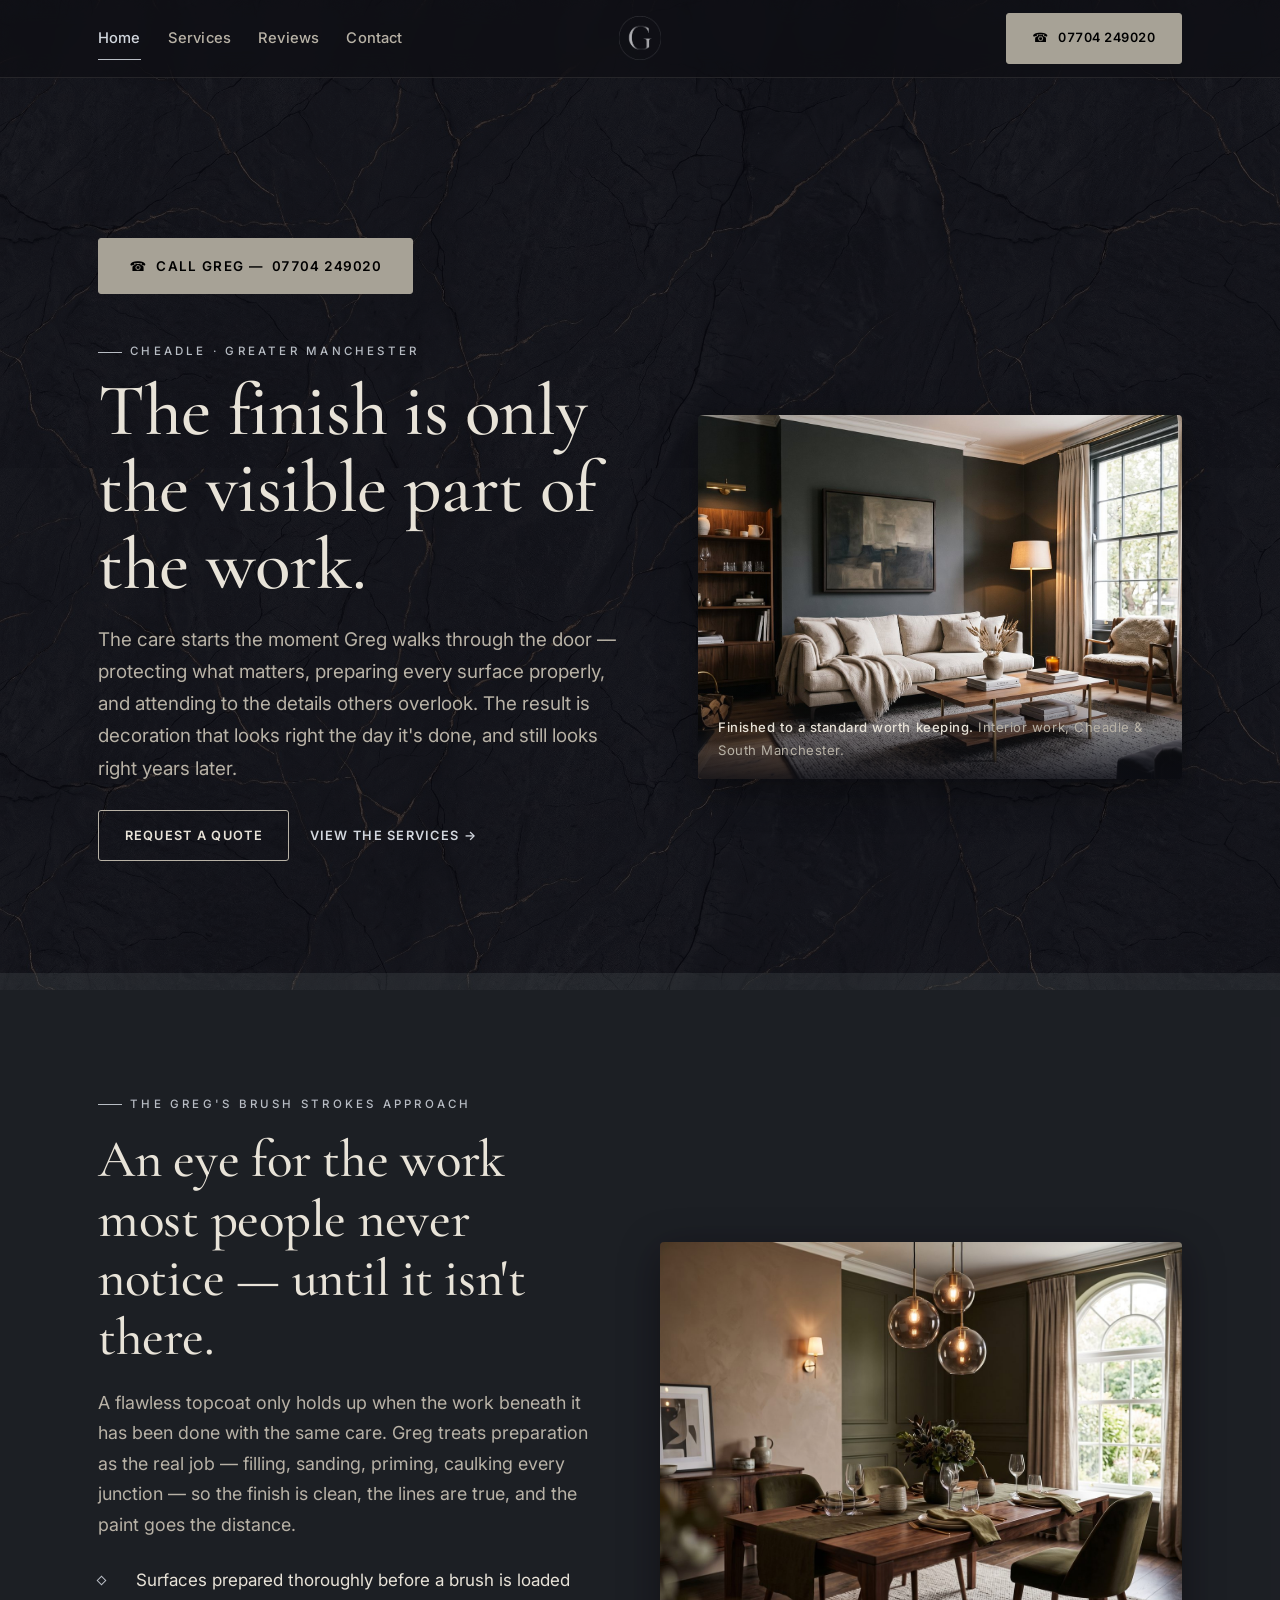
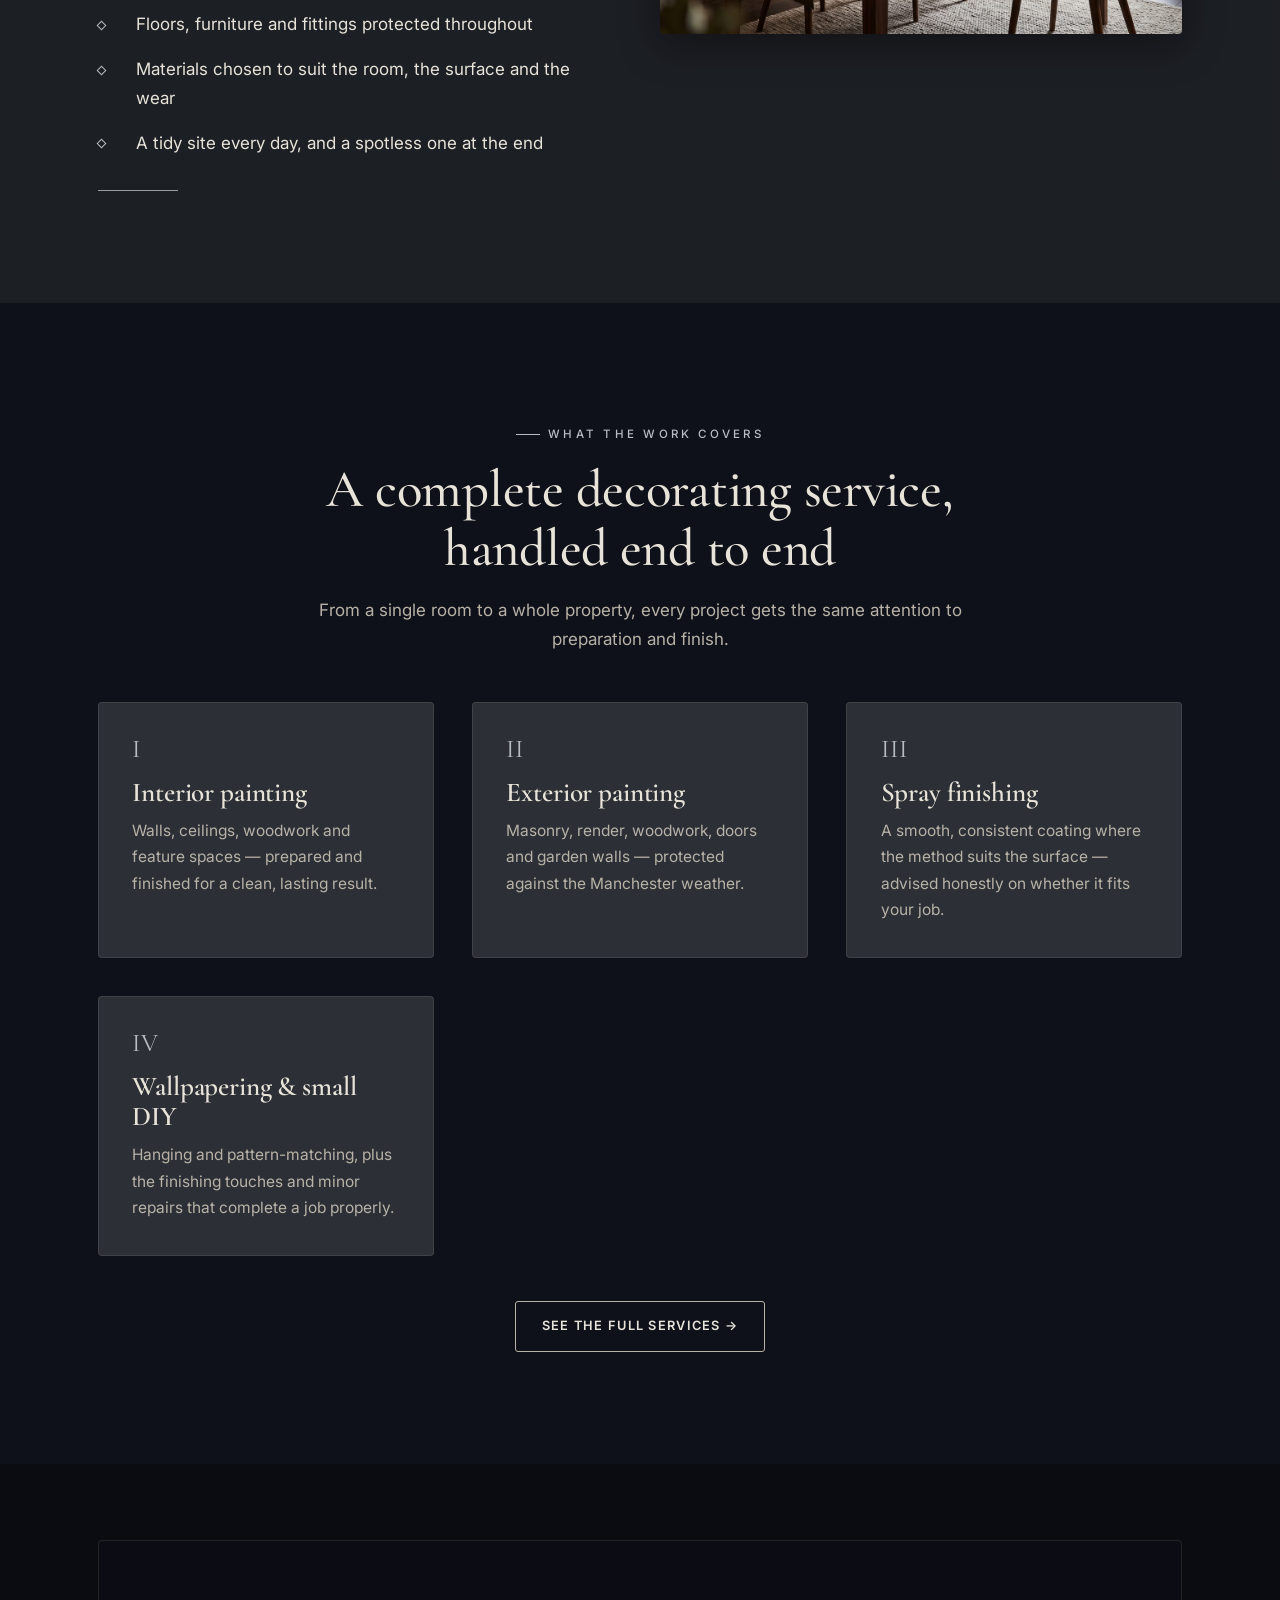
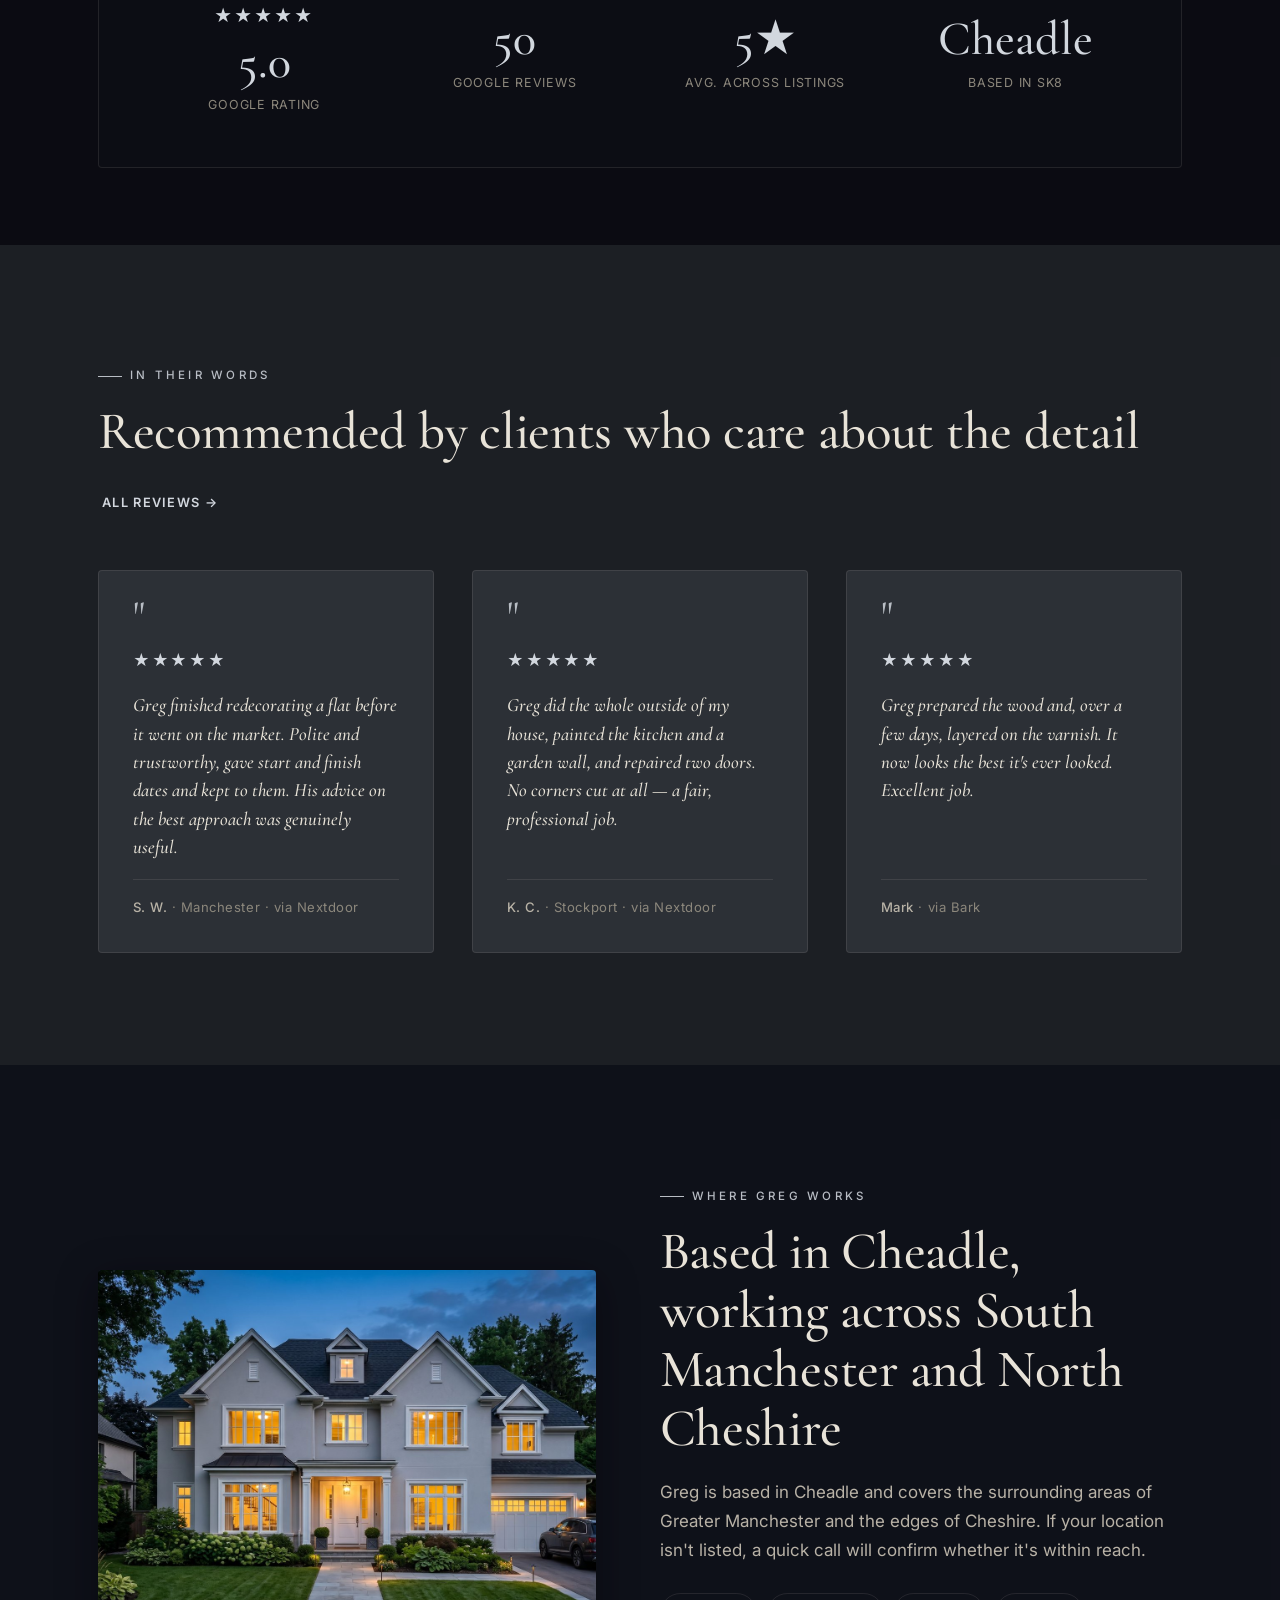
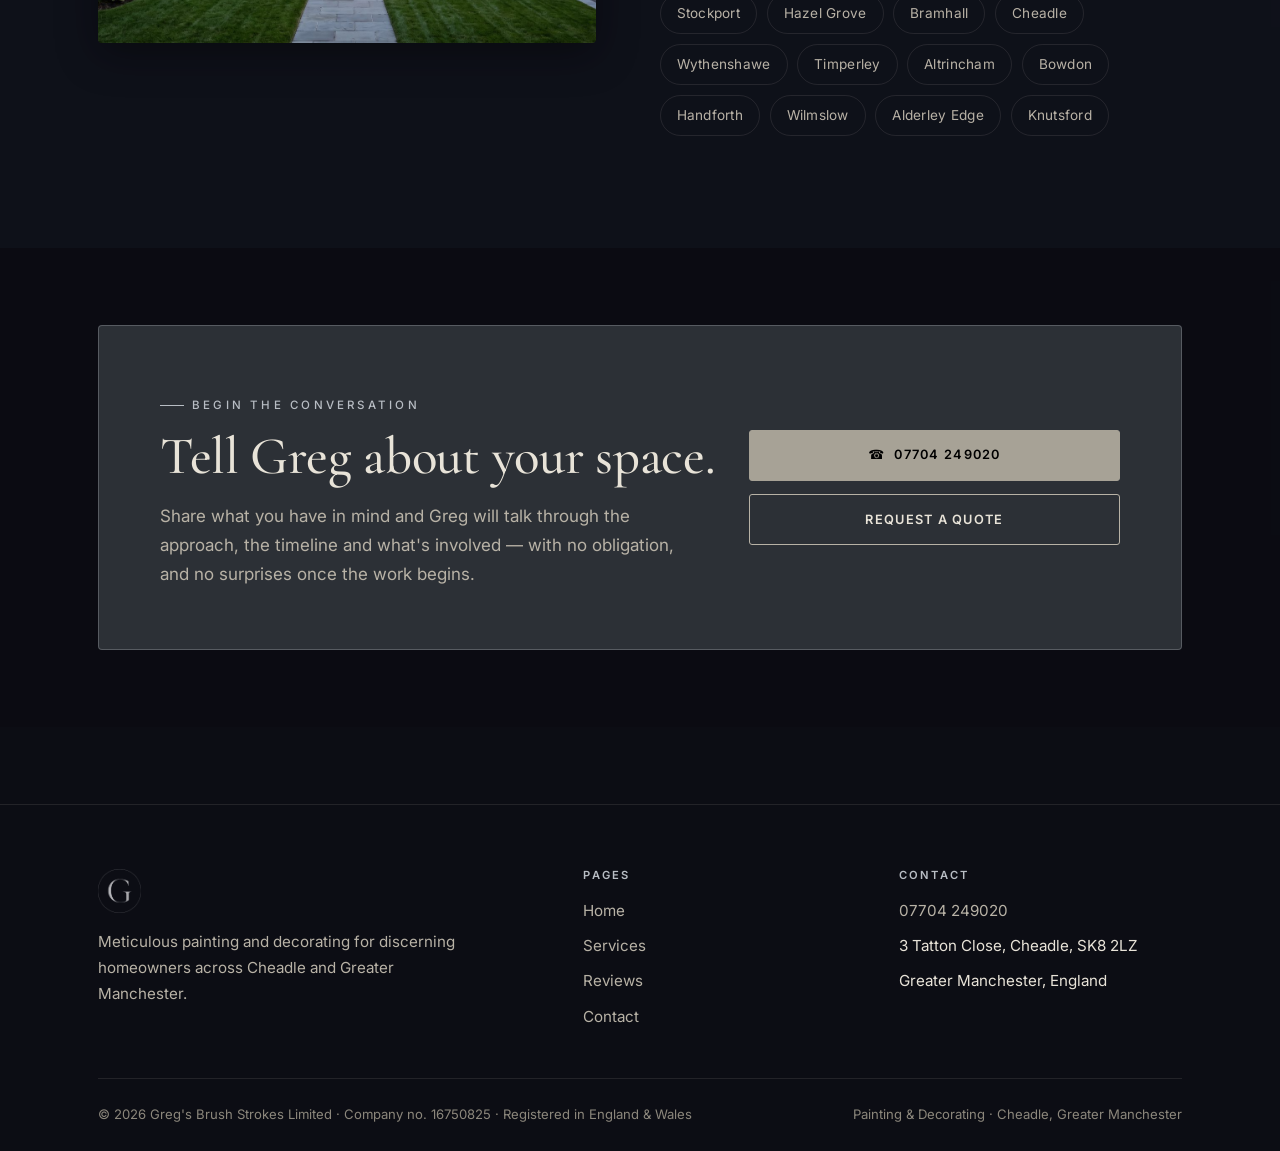
==== commit ba94b95c: "Add files via upload" ====
--- a/index.html
+++ b/index.html
@@ -37,21 +37,27 @@
 </script>
 </head>
 <body>
+<div class="bg-stone" aria-hidden="true">
+  <div class="bg-stone__layer bg-stone__layer--a" id="stoneA"></div>
+  <div class="bg-stone__layer bg-stone__layer--b" id="stoneB"></div>
+</div>
 <a class="skip-link" href="#main">Skip to content</a>
 
 <!-- ============== HEADER ============== -->
 <header class="site-header">
   <div class="container site-header__inner">
-    <a class="brand" href="index.html" aria-label="Greg's Brush Strokes — home">
-      <img class="brand__logo" src="assets/img/logo-header.png" alt="Greg's Brush Strokes — Painting &amp; Decorating" width="244" height="76">
-    </a>
-    <nav class="nav" id="nav" aria-label="Primary">
+    <nav class="nav nav--left" id="nav" aria-label="Primary">
       <a href="index.html" class="active" aria-current="page">Home</a>
       <a href="services.html">Services</a>
       <a href="reviews.html">Reviews</a>
       <a href="contact.html">Contact</a>
-      <a class="btn btn--solid" href="tel:+447704249020"><span class="tel">07704 249020</span></a>
     </nav>
+    <a class="brand brand--centre" href="index.html" aria-label="Greg's Brush Strokes — home">
+      <img class="brand__logo brand__logo--mono" src="assets/img/logo-g-header.png" alt="Greg's Brush Strokes" width="60" height="60">
+    </a>
+    <div class="header-cta">
+      <a class="btn btn--solid" href="tel:+447704249020"><span class="btn-ico" aria-hidden="true">☎</span> <span class="tel">07704 249020</span></a>
+    </div>
     <button class="nav-toggle" id="navToggle" aria-expanded="false" aria-controls="nav" aria-label="Toggle menu"><span></span></button>
   </div>
 </header>
@@ -64,7 +70,7 @@
     <!-- Primary call CTA ABOVE the headline, visible without scrolling -->
     <div class="hero__topcta">
       <a class="btn btn--solid btn-lg" href="tel:+447704249020">
-        <span aria-hidden="true">☎</span> Call Greg — <span class="tel">07704 249020</span>
+        <span class="btn-ico" aria-hidden="true">☎</span> Call Greg — <span class="tel">07704 249020</span>
       </a>
     </div>
 
@@ -234,7 +240,7 @@
         <p>Share what you have in mind and Greg will talk through the approach, the timeline and what's involved — with no obligation, and no surprises once the work begins.</p>
       </div>
       <div class="cta-band__actions">
-        <a class="btn btn--solid btn--block" href="tel:+447704249020"><span aria-hidden="true">☎</span> 07704 249020</a>
+        <a class="btn btn--solid btn--block" href="tel:+447704249020"><span class="btn-ico" aria-hidden="true">☎</span> 07704 249020</a>
         <a class="btn btn--outline btn--block" href="contact.html">Request a quote</a>
       </div>
     </div>
@@ -249,7 +255,7 @@
     <div class="site-footer__grid">
       <div>
         <div class="brand">
-          <img class="brand__logo" src="assets/img/logo-header.png" alt="Greg's Brush Strokes — Painting &amp; Decorating" width="244" height="76">
+          <img class="brand__logo brand__logo--mono" src="assets/img/logo-g-header.png" alt="Greg's Brush Strokes" width="56" height="56">
         </div>
         <p class="muted" style="max-width:38ch;font-size:.95rem;margin-top:1rem">Meticulous painting and decorating for discerning homeowners across Cheadle and Greater Manchester.</p>
       </div>
--- a/assets/css/styles.css
+++ b/assets/css/styles.css
@@ -40,11 +40,13 @@
 
 /* ---------- Reset / base ---------- */
 *,*::before,*::after { box-sizing:border-box; margin:0; padding:0; }
-html { scroll-behavior:smooth; -webkit-text-size-adjust:100%; }
+html { scroll-behavior:smooth; -webkit-text-size-adjust:100%; background:var(--midnight); }
+
+/* ---------- Reset / base ---------- */
 body {
   font-family:var(--font-body);
   color:var(--cream);
-  background:var(--midnight);
+  background:transparent;
   line-height:1.7;
   font-size:17px;
   -webkit-font-smoothing:antialiased;
@@ -87,11 +89,12 @@
 .platinum { color:var(--platinum); }
 .serif { font-family:var(--font-head); }
 
-/* section background alternation: anthracite / midnight */
-.bg-anthracite { background:var(--anthracite); }
-.bg-anthracite-3 { background:var(--anthracite-3); }
-.bg-midnight { background:var(--midnight); }
-.bg-midnight-2 { background:var(--midnight-2); }
+/* section backgrounds — translucent so the stone-vein layer shows through subtly.
+   Solid enough to keep text readable; the veins read as a faint texture behind. */
+.bg-anthracite { background:rgba(35,38,43,.76); }
+.bg-anthracite-3 { background:rgba(25,28,32,.80); }
+.bg-midnight { background:rgba(12,12,18,.72); }
+.bg-midnight-2 { background:rgba(17,19,28,.76); }
 
 /* platinum hairline */
 .pr-rule { height:1px; width:80px; background:var(--platinum); opacity:.8; }
@@ -100,14 +103,20 @@
 /* ---------- Header / nav ---------- */
 .site-header {
   position:sticky; top:0; z-index:50;
-  background:rgba(12,13,20,.82);
+  background:rgba(12,12,18,.88);
   backdrop-filter:saturate(140%) blur(12px);
   border-bottom:1px solid var(--line);
 }
-.site-header__inner { display:flex; align-items:center; justify-content:space-between; gap:1.2rem; padding-block:.9rem; }
+/* 3-zone header: nav-left | logo-centre | cta-right */
+.site-header__inner { display:grid; grid-template-columns:1fr auto 1fr; align-items:center; gap:1.2rem; padding-block:.8rem; }
+.nav--left { display:flex; align-items:center; gap:1.7rem; justify-self:start; }
+.header-cta { justify-self:end; }
+.brand--centre { justify-self:center; display:flex; align-items:center; }
+.brand__logo--mono { height:48px; width:48px; flex:none; display:block; }
+.brand__logo--mono img { height:48px; width:48px; display:block; }
 .brand { display:flex; align-items:center; gap:.9rem; }
-.brand__logo { height:38px; width:auto; flex:none; }
-.brand__logo img { height:38px; width:auto; display:block; }
+.brand__logo { height:44px; width:auto; flex:none; }
+.brand__logo img { height:44px; width:auto; display:block; }
 .brand__mark { width:40px; height:40px; flex:none; display:grid; place-items:center; }
 .brand__mark svg { width:100%; height:100%; }
 .brand__name { line-height:1.1; font-family:var(--font-head); }
@@ -121,8 +130,8 @@
 .nav > a.active { color:var(--platinum-bright); }
 .nav > a.active::after { content:""; position:absolute; left:0; right:0; bottom:-.35rem; height:1px; background:var(--platinum); }
 /* The CTA button in the nav uses solid styling — override link colour with .btn specificity */
-.nav .btn { color:var(--midnight); }
-.nav .btn:hover { color:var(--midnight); }
+.nav .btn { color:#000; }
+.nav .btn:hover { color:#000; }
 
 .nav-toggle { display:none; background:none; border:1px solid var(--line); cursor:pointer; width:42px; height:42px; border-radius:var(--radius-sm); }
 .nav-toggle span,.nav-toggle span::before,.nav-toggle span::after { content:""; display:block; width:20px; height:1.5px; background:var(--cream); transition:.25s var(--ease); }
@@ -141,14 +150,15 @@
   padding:.85rem 1.6rem; border-radius:var(--radius-sm); border:1px solid transparent;
   cursor:pointer; transition:.22s var(--ease); text-decoration:none;
 }
-.btn--solid { background:var(--cream); color:var(--midnight); border-color:var(--cream); }
-.btn--solid:hover { background:var(--platinum-bright); border-color:var(--platinum-bright); color:var(--midnight); transform:translateY(-1px); }
+.btn--solid { background:#A7A296; color:#000; border-color:#A7A296; }
+.btn--solid:hover { background:#9C978C; border-color:#9C978C; color:#000; transform:translateY(-1px); }
 .btn--outline { background:transparent; color:var(--cream); border-color:var(--cream-2); }
 .btn--outline:hover { border-color:var(--platinum); color:var(--platinum-bright); }
 .btn--ghost { background:transparent; color:var(--platinum-bright); border-color:transparent; padding-inline:.2rem; }
 .btn--ghost:hover { color:var(--cream); }
 .btn--block { display:flex; width:100%; justify-content:center; }
 .btn .tel { font-variant-numeric:tabular-nums; letter-spacing:.04em; }
+.btn-ico { color:#000; }
 .btn-lg { padding:1rem 1.9rem; font-size:.84rem; }
 
 /* ---------- Hero ---------- */
@@ -288,12 +298,38 @@
 .reveal { /* visible by default — reveal is progressive enhancement */ }
 html.reveal-enabled .reveal { opacity:0; transform:translateY(20px); transition:opacity .7s var(--ease), transform .7s var(--ease); }
 html.reveal-enabled .reveal.is-in { opacity:1; transform:none; }
+
+/* ---------- Stone-vein background effect (desktop only) ---------- */
+/* Fixed full-viewport layer behind all content. Two tiled copies drift opposite
+   to scroll for a subtle parallax. Uniform visibility top to bottom (no density
+   gradient). Disabled entirely on mobile for performance. */
+.bg-stone {
+  position:fixed; inset:0; z-index:-1; pointer-events:none;
+  background-color:var(--midnight);
+}
+.bg-stone__layer {
+  position:absolute; inset:-10% 0 -10% 0;
+  background-repeat:repeat;
+  background-size:1000px auto;
+  opacity:0;                /* base: invisible; JS adds .is-on to enable */
+  transition:opacity 1.2s var(--ease);
+  will-change:transform;
+}
+/* "just about visible" — a touch stronger than before, uniform down the page */
+.bg-stone__layer.is-on { opacity:.9; }
+.bg-stone__layer--a { background-image:url("../img/stone-texture.jpg"); }
+.bg-stone__layer--b { background-image:url("../img/stone-texture.jpg"); opacity:0; }
+.bg-stone__layer--b.is-on { opacity:.65; }
+@media (prefers-reduced-motion: reduce){
+  .bg-stone__layer { transition:none; }
+}
 @media (prefers-reduced-motion: reduce){ html.reveal-enabled .reveal{ opacity:1; transform:none; transition:none; } html{ scroll-behavior:auto; } }
 
 /* ---------- Responsive ---------- */
 @media (max-width: 1120px){
-  .nav { gap:1.2rem; }
-  .nav .btn { padding-inline:1.1rem; font-size:.74rem; }
+  .nav--left { gap:1.2rem; }
+  .header-cta .btn { padding-inline:1.1rem; font-size:.74rem; }
+  .brand__logo--mono, .brand__logo--mono img { height:42px; width:42px; }
 }
 @media (max-width: 900px){
   .hero__grid { grid-template-columns:1fr; }
@@ -308,14 +344,21 @@
   .form-row--2 { grid-template-columns:1fr; }
 }
 @media (max-width: 760px){
-  .nav {
-    position:fixed; inset:62px 0 auto 0; background:var(--midnight);
+  /* mobile: logo centred top, nav drawer below, cta hidden in bar (phone still reachable) */
+  .site-header__inner { grid-template-columns:auto 1fr auto; }
+  .nav--left {
+    position:fixed; inset:64px 0 auto 0; background:var(--midnight);
     flex-direction:column; align-items:flex-start; gap:0;
     padding:1rem var(--gutter) 1.6rem; border-bottom:1px solid var(--line);
     box-shadow:var(--shadow-md); transform:translateY(-130%); transition:transform .32s var(--ease);
+    z-index:40;
   }
-  .nav.open { transform:translateY(0); }
-  .nav a { width:100%; padding:.9rem 0; font-size:1.05rem; border-bottom:1px solid var(--line); }
-  .nav a.active::after { display:none; }
+  .nav--left.open { transform:translateY(0); }
+  .nav--left > a { width:100%; padding:.9rem 0; font-size:1.05rem; border-bottom:1px solid var(--line); }
+  .nav--left > a.active::after { display:none; }
   .nav-toggle { display:flex; align-items:center; justify-content:center; }
-}
+  .brand--centre { justify-self:center; }
+  .brand__logo--mono, .brand__logo--mono img { height:40px; width:40px; }
+  /* stone-vein background OFF on mobile for performance */
+  .bg-stone { display:none; }
+}
